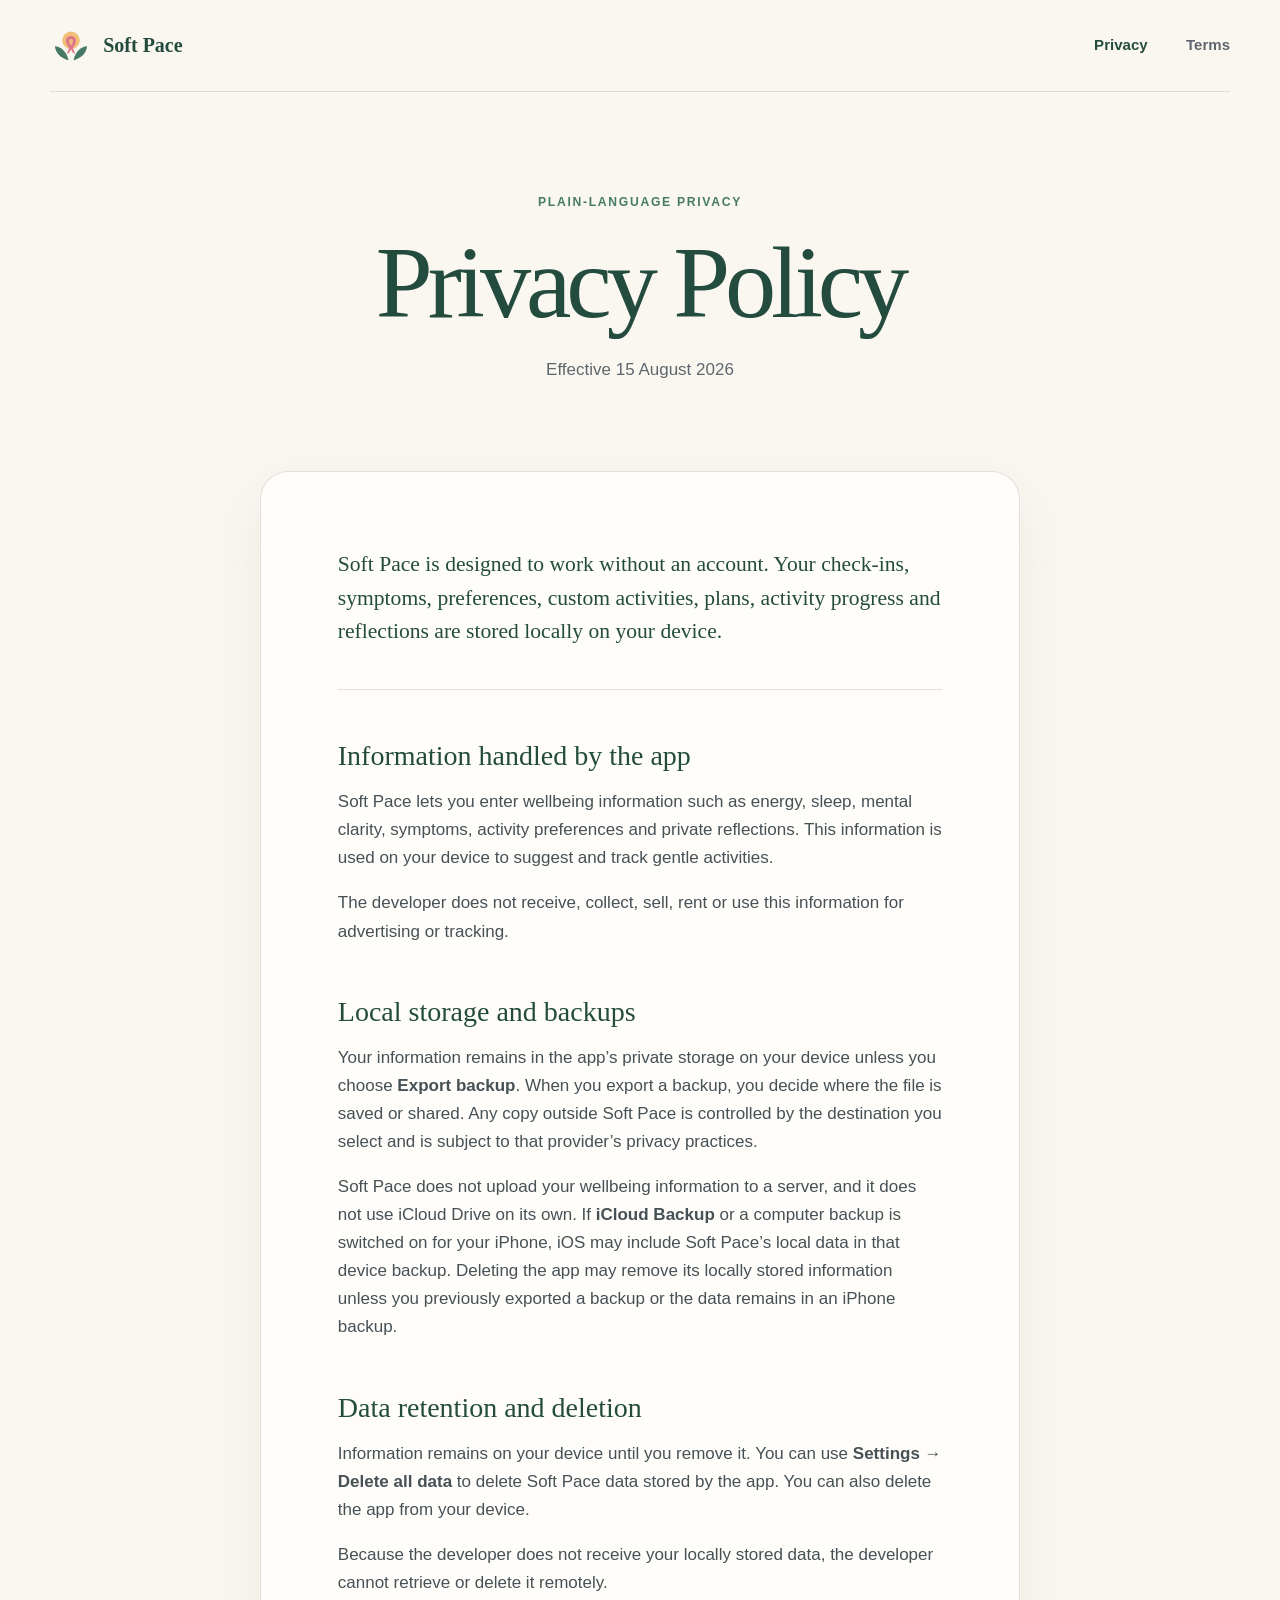
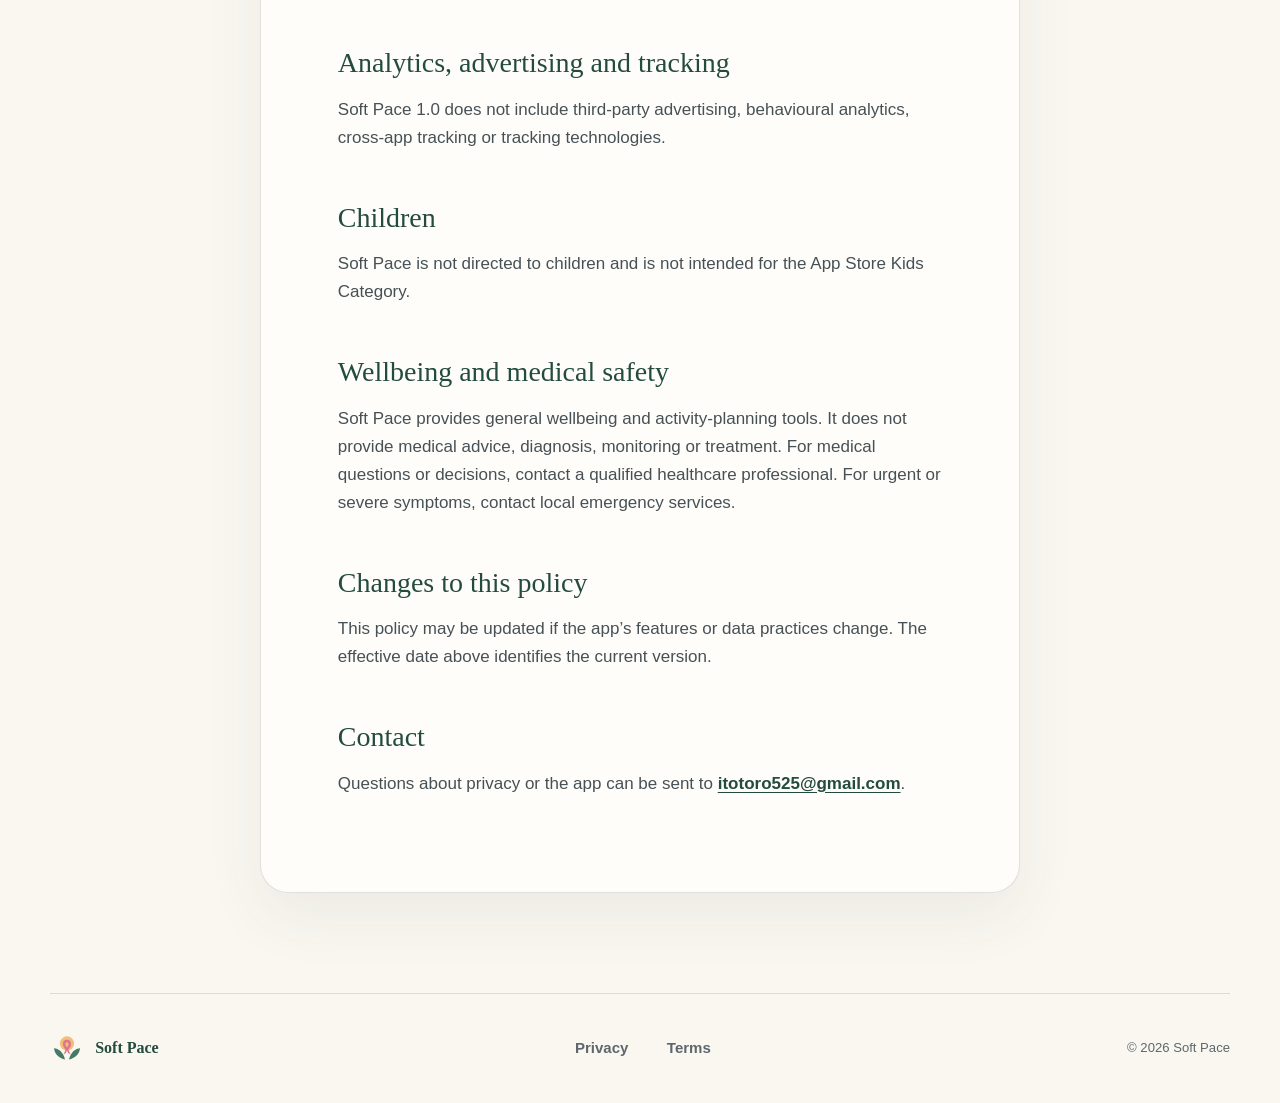
==== privacy/index.html @ b50d881b "Replace support page with terms and conditions" ====
<!doctype html>
<html lang="en">
<head>
  <meta charset="utf-8">
  <meta name="viewport" content="width=device-width, initial-scale=1">
  <meta name="theme-color" content="#faf7f1">
  <meta name="description" content="Soft Pace privacy policy.">
  <title>Privacy Policy — Soft Pace</title>
  <link rel="icon" href="../assets/icon.svg" type="image/svg+xml">
  <link rel="stylesheet" href="../assets/styles.css">
</head>
<body>
  <a class="skip-link" href="#main">Skip to content</a>
  <header class="site-header">
    <a class="brand" href="../" aria-label="Soft Pace home"><img src="../assets/icon.svg" alt="" width="42" height="42"><span>Soft Pace</span></a>
    <nav aria-label="Primary navigation"><a aria-current="page" href="./">Privacy</a><a href="../terms/">Terms</a></nav>
  </header>
  <main id="main" class="document-shell">
    <header class="document-header">
      <p class="eyebrow">Plain-language privacy</p>
      <h1>Privacy Policy</h1>
      <p>Effective 15 August 2026</p>
    </header>
    <article class="document">
      <p class="summary">Soft Pace is designed to work without an account. Your check-ins, symptoms, preferences, custom activities, plans, activity progress and reflections are stored locally on your device.</p>

      <h2>Information handled by the app</h2>
      <p>Soft Pace lets you enter wellbeing information such as energy, sleep, mental clarity, symptoms, activity preferences and private reflections. This information is used on your device to suggest and track gentle activities.</p>
      <p>The developer does not receive, collect, sell, rent or use this information for advertising or tracking.</p>

      <h2>Local storage and backups</h2>
      <p>Your information remains in the app’s private storage on your device unless you choose <strong>Export backup</strong>. When you export a backup, you decide where the file is saved or shared. Any copy outside Soft Pace is controlled by the destination you select and is subject to that provider’s privacy practices.</p>
      <p>Soft Pace does not upload your wellbeing information to a server, and it does not use iCloud Drive on its own. If <strong>iCloud Backup</strong> or a computer backup is switched on for your iPhone, iOS may include Soft Pace’s local data in that device backup. Deleting the app may remove its locally stored information unless you previously exported a backup or the data remains in an iPhone backup.</p>

      <h2>Data retention and deletion</h2>
      <p>Information remains on your device until you remove it. You can use <strong>Settings → Delete all data</strong> to delete Soft Pace data stored by the app. You can also delete the app from your device.</p>
      <p>Because the developer does not receive your locally stored data, the developer cannot retrieve or delete it remotely.</p>

      <h2>Analytics, advertising and tracking</h2>
      <p>Soft Pace 1.0 does not include third-party advertising, behavioural analytics, cross-app tracking or tracking technologies.</p>

      <h2>Children</h2>
      <p>Soft Pace is not directed to children and is not intended for the App Store Kids Category.</p>

      <h2>Wellbeing and medical safety</h2>
      <p>Soft Pace provides general wellbeing and activity-planning tools. It does not provide medical advice, diagnosis, monitoring or treatment. For medical questions or decisions, contact a qualified healthcare professional. For urgent or severe symptoms, contact local emergency services.</p>

      <h2>Changes to this policy</h2>
      <p>This policy may be updated if the app’s features or data practices change. The effective date above identifies the current version.</p>

      <h2>Contact</h2>
      <p>Questions about privacy or the app can be sent to <a href="mailto:itotoro525@gmail.com">itotoro525@gmail.com</a>.</p>
    </article>
  </main>
  <footer><a class="brand footer-brand" href="../"><img src="../assets/icon.svg" alt="" width="34" height="34"><span>Soft Pace</span></a><div class="footer-links"><a href="./">Privacy</a><a href="../terms/">Terms</a></div><p>© 2026 Soft Pace</p></footer>
</body>
</html>
---- assets/styles.css ----
:root {
  --cream: #faf7f1;
  --paper: #fffdfa;
  --ink: #192027;
  --forest: #244c3e;
  --sage: #477a66;
  --sage-soft: #dce9e2;
  --blush: #dd8f99;
  --blush-soft: #f6dfe2;
  --apricot: #f2be78;
  --apricot-soft: #fae8c8;
  --muted: #5d676d;
  --line: rgba(25, 32, 39, .13);
  --max: 1180px;
  --serif: Georgia, "Times New Roman", serif;
  --sans: -apple-system, BlinkMacSystemFont, "Segoe UI", sans-serif;
}

* { box-sizing: border-box; }
html { scroll-behavior: smooth; }
body { margin: 0; color: var(--ink); background: var(--cream); font: 17px/1.65 var(--sans); -webkit-font-smoothing: antialiased; }
a { color: inherit; text-underline-offset: .2em; }
img { display: block; max-width: 100%; }
.skip-link { position: fixed; top: 10px; left: 10px; z-index: 10; padding: .6rem 1rem; background: var(--ink); color: #fff; transform: translateY(-150%); }
.skip-link:focus { transform: none; }
.site-header, footer { width: min(calc(100% - 48px), var(--max)); margin: auto; display: flex; align-items: center; justify-content: space-between; }
.site-header { min-height: 92px; border-bottom: 1px solid var(--line); }
.brand { display: inline-flex; align-items: center; gap: .7rem; color: var(--forest); text-decoration: none; font: 700 1.25rem var(--serif); }
.site-header nav, .footer-links { display: flex; gap: clamp(1.2rem, 3vw, 2.5rem); }
.site-header nav a, .footer-links a { color: var(--muted); text-decoration: none; font-size: .94rem; font-weight: 650; }
.site-header nav a:hover, .site-header nav a[aria-current="page"], .footer-links a:hover { color: var(--forest); }
.hero { width: min(calc(100% - 48px), var(--max)); margin: auto; min-height: 680px; display: grid; grid-template-columns: 1.15fr .85fr; align-items: center; gap: 5vw; padding: 80px 0; overflow: hidden; }
.eyebrow { margin: 0 0 1rem; color: var(--sage); font-size: .76rem; font-weight: 800; letter-spacing: .14em; text-transform: uppercase; }
h1, h2, h3 { color: var(--forest); font-family: var(--serif); font-weight: 500; line-height: 1.08; }
.hero h1 { max-width: 780px; margin: 0; font-size: clamp(4rem, 8vw, 7rem); letter-spacing: -.055em; }
.hero h1 em { color: var(--blush); font-weight: 500; }
.lede { max-width: 680px; margin: 2rem 0 0; color: var(--muted); font-size: clamp(1.1rem, 2vw, 1.35rem); line-height: 1.55; }
.actions { display: flex; flex-wrap: wrap; align-items: center; gap: 1.5rem; margin-top: 2.2rem; }
.button { display: inline-block; padding: .9rem 1.2rem; border-radius: 999px; background: var(--forest); color: #fff; font-size: .9rem; font-weight: 750; }
.text-link { color: var(--forest); font-weight: 750; text-decoration-thickness: 1px; }
.hero-mark { position: relative; display: grid; place-items: center; aspect-ratio: 1; }
.hero-mark img { position: relative; z-index: 2; width: 58%; filter: drop-shadow(0 24px 35px rgba(36, 76, 62, .14)); }
.orbit { position: absolute; border-radius: 50%; }
.orbit-one { inset: 8%; background: var(--apricot-soft); }
.orbit-two { inset: 0 22% 48% -4%; background: var(--blush-soft); }
.trust-strip { background: var(--forest); color: #fff; display: grid; grid-template-columns: repeat(3, 1fr); gap: 1px; }
.trust-strip p { margin: 0; padding: 2rem clamp(1.5rem, 4vw, 4rem); border-right: 1px solid rgba(255,255,255,.16); }
.trust-strip strong, .trust-strip span { display: block; }
.trust-strip strong { font-family: var(--serif); font-size: 1.25rem; }
.trust-strip span { margin-top: .25rem; color: #dce9e2; font-size: .88rem; }
.section { width: min(calc(100% - 48px), var(--max)); margin: auto; padding: 120px 0; }
.section-heading { display: grid; grid-template-columns: 1fr 1fr; column-gap: 6rem; align-items: end; }
.section-heading .eyebrow { grid-column: 1 / -1; }
.section-heading h2, .privacy-callout h2, .closing h2 { margin: 0; font-size: clamp(2.8rem, 5vw, 4.8rem); letter-spacing: -.035em; }
.section-heading > p:last-child { margin: 0 0 .4rem; color: var(--muted); }
.feature-grid { display: grid; grid-template-columns: repeat(3, 1fr); gap: 1.25rem; margin-top: 4rem; }
.feature-card { min-height: 340px; padding: 2rem; border-radius: 24px; display: flex; flex-direction: column; }
.feature-card.sage { background: var(--sage-soft); }
.feature-card.apricot { background: var(--apricot-soft); }
.feature-card.blush { background: var(--blush-soft); }
.feature-card .number { color: var(--sage); font-size: .76rem; font-weight: 800; letter-spacing: .12em; }
.feature-card h3 { margin: auto 0 1rem; font-size: 2rem; }
.feature-card p { margin: 0; color: #465156; font-size: .96rem; }
.privacy-callout { padding: 110px max(24px, calc((100vw - var(--max)) / 2)); background: var(--sage-soft); display: grid; grid-template-columns: 1fr 1fr; gap: 6rem; align-items: center; }
.privacy-callout > div:last-child { max-width: 520px; color: #465156; }
.closing { padding: 130px 24px; text-align: center; }
.closing img { margin: 0 auto 1.5rem; }
.closing h2 { max-width: 700px; margin: 0 auto; }
.closing > p:last-child { color: var(--muted); }
footer { min-height: 110px; border-top: 1px solid var(--line); color: var(--muted); font-size: .82rem; }
.footer-brand { font-size: 1rem; }

.document-shell { padding-bottom: 100px; }
.document-header { width: min(calc(100% - 48px), 850px); margin: auto; padding: 100px 0 70px; text-align: center; }
.document-header h1 { margin: 0; font-size: clamp(3.6rem, 8vw, 6.8rem); letter-spacing: -.05em; }
.document-header > p:last-child { color: var(--muted); }
.document { width: min(calc(100% - 48px), 760px); margin: auto; padding: clamp(2rem, 6vw, 5rem); background: var(--paper); border: 1px solid var(--line); border-radius: 28px; box-shadow: 0 24px 60px rgba(36, 76, 62, .07); }
.document .summary { margin: 0 0 3rem; padding-bottom: 2.5rem; border-bottom: 1px solid var(--line); color: var(--forest); font: 1.35rem/1.55 var(--serif); }
.document h2 { margin: 3.2rem 0 .8rem; font-size: 1.75rem; }
.document h2:first-child { margin-top: 0; }
.document p { color: #465156; }
.document a { color: var(--forest); font-weight: 700; }
.note { margin-top: 3rem; padding: 1.4rem 1.5rem; border-radius: 14px; background: var(--sage-soft); color: var(--forest); }

@media (max-width: 800px) {
  .hero { grid-template-columns: 1fr; min-height: auto; padding: 70px 0; }
  .hero-mark { width: min(70vw, 420px); margin: 0 auto; order: -1; }
  .trust-strip, .feature-grid, .section-heading, .privacy-callout { grid-template-columns: 1fr; }
  .trust-strip p { border-right: 0; border-bottom: 1px solid rgba(255,255,255,.16); }
  .section { padding: 90px 0; }
  .section-heading { gap: 1.25rem; }
  .feature-card { min-height: 260px; }
  .privacy-callout { gap: 2rem; padding-top: 80px; padding-bottom: 80px; }
}

@media (max-width: 560px) {
  .site-header, footer, .hero, .section { width: min(calc(100% - 32px), var(--max)); }
  .site-header { min-height: 76px; }
  .brand span { font-size: 1rem; }
  .site-header nav { gap: 1rem; }
  .hero h1 { font-size: clamp(3.7rem, 18vw, 5.4rem); }
  .hero-mark { width: 76vw; }
  footer { padding: 1.5rem 0; flex-wrap: wrap; gap: 1rem 2rem; }
  footer > p { flex-basis: 100%; margin: 0; }
  .document-header { padding: 70px 0 45px; }
  .document { width: min(calc(100% - 24px), 760px); padding: 2rem 1.35rem; border-radius: 20px; }
}

@media (prefers-reduced-motion: reduce) { html { scroll-behavior: auto; } }
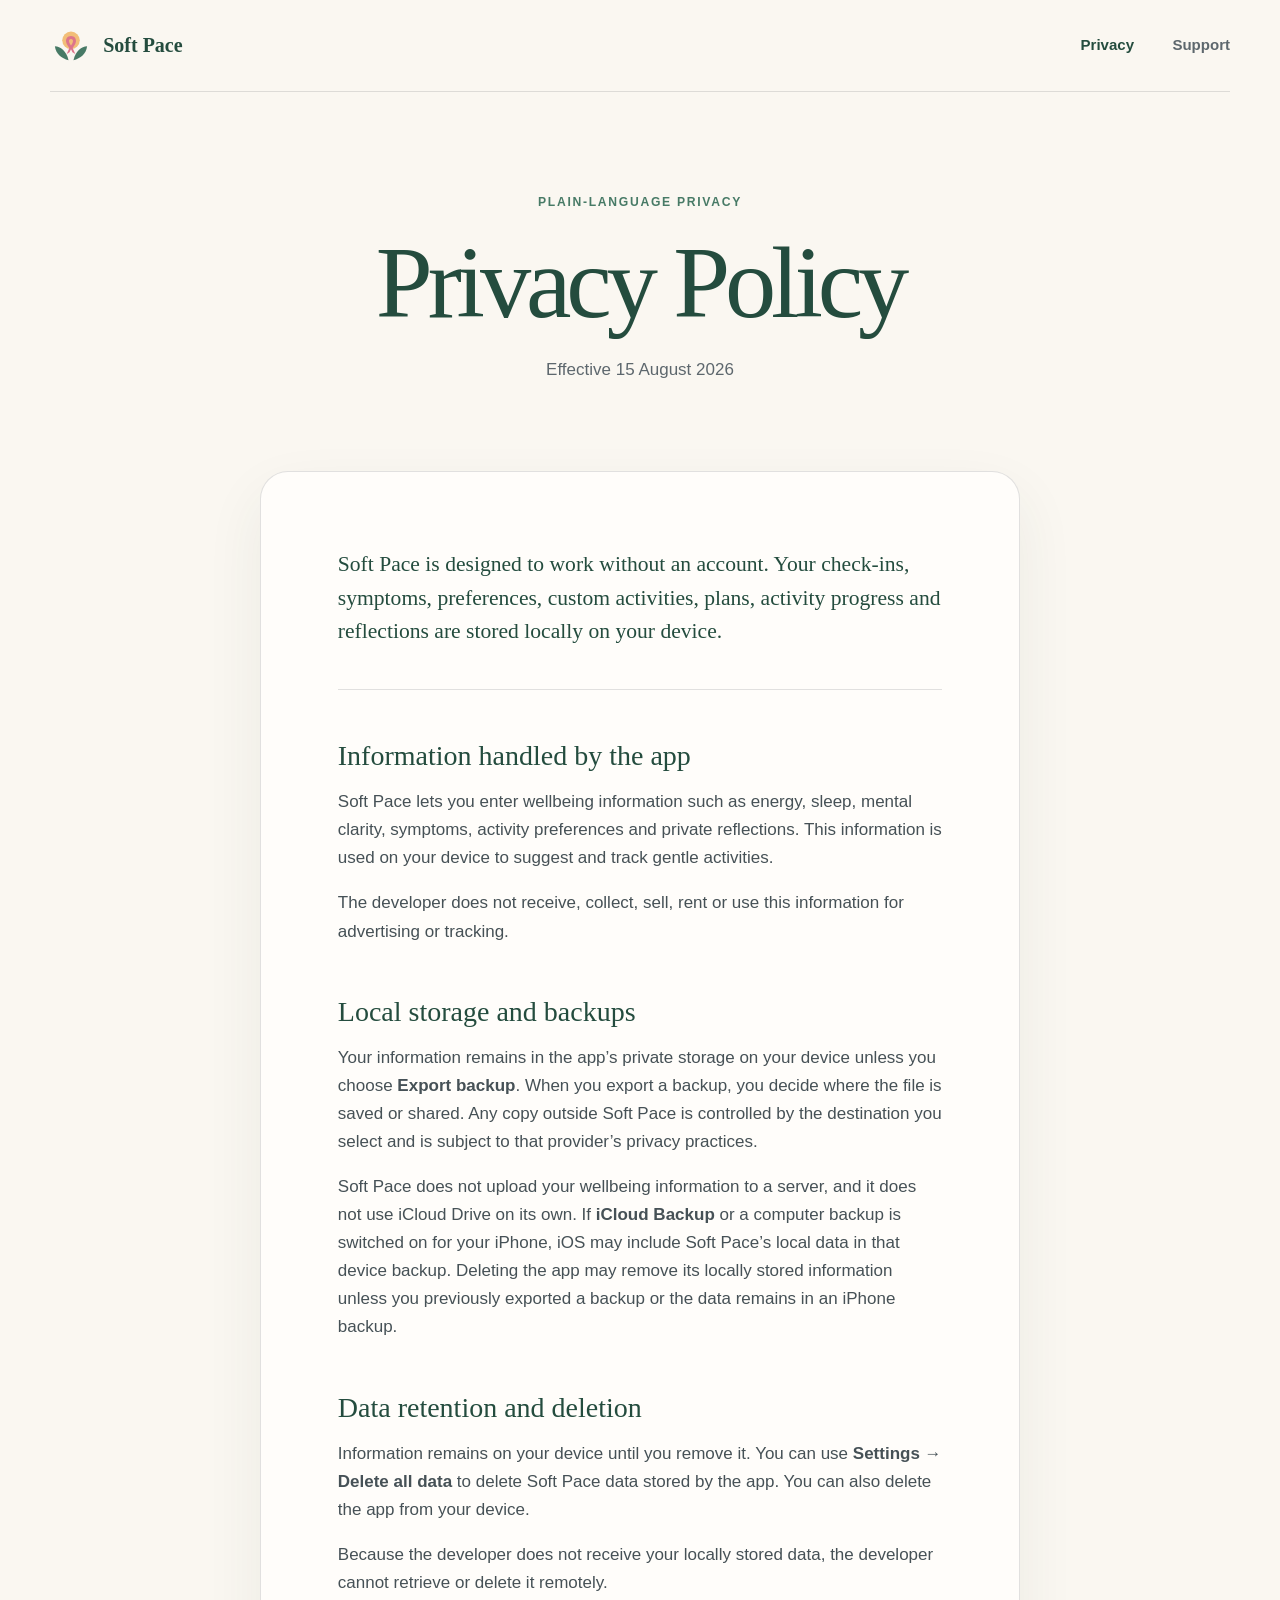
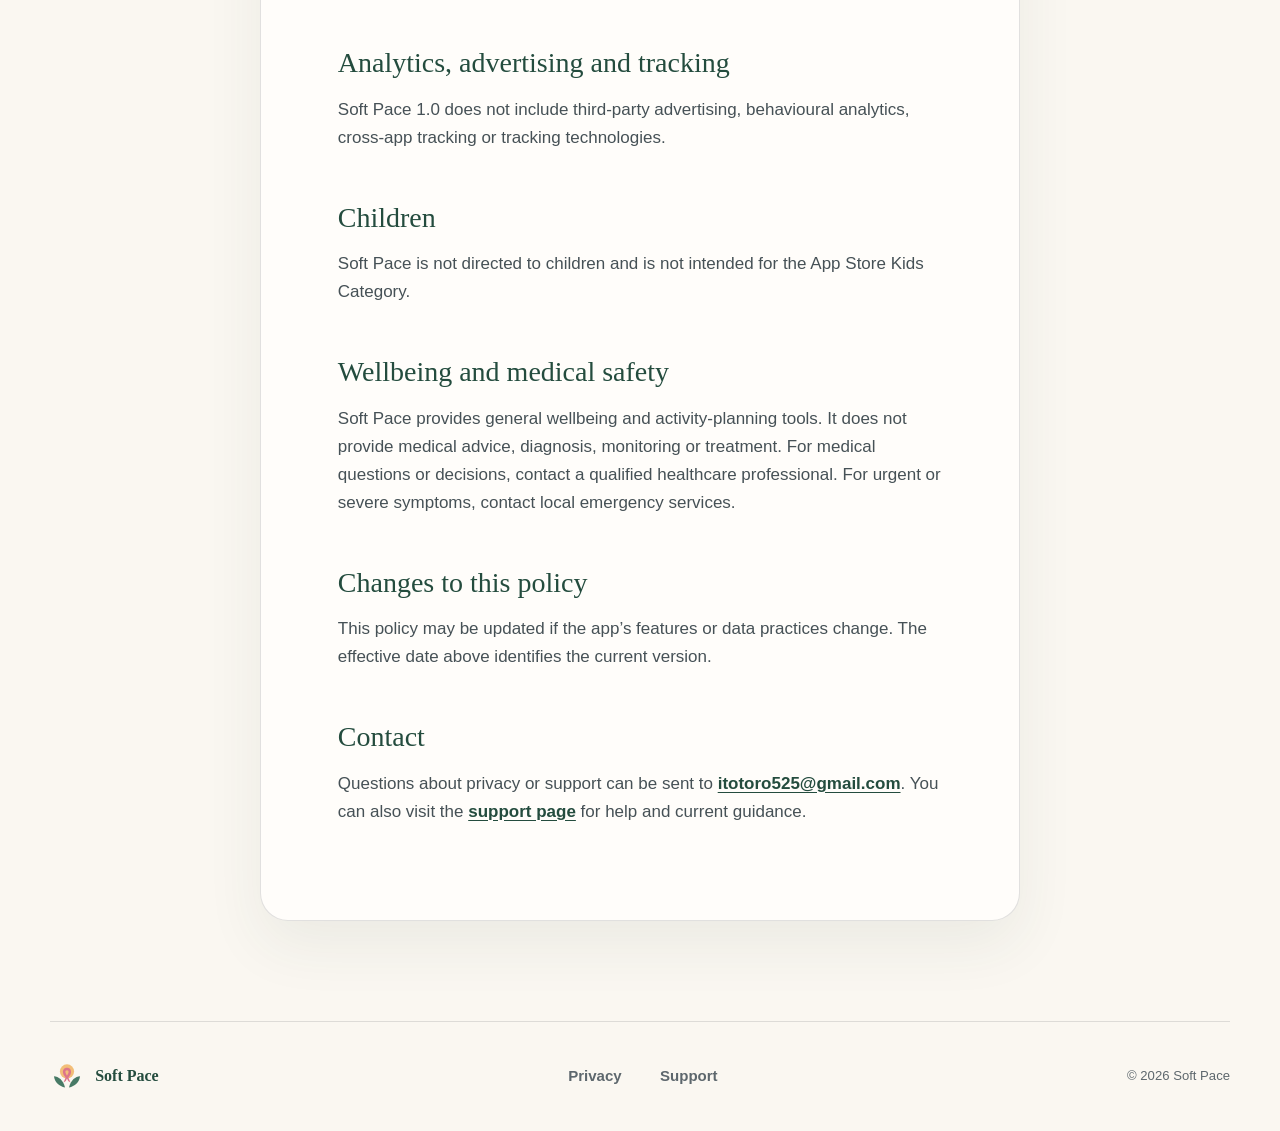
==== commit ba76a9c5: "Revert "Replace support page with terms and conditions" This reverts commit b50d881b7d7d5127447c2e0c" ====
--- a/privacy/index.html
+++ b/privacy/index.html
@@ -13,7 +13,7 @@
   <a class="skip-link" href="#main">Skip to content</a>
   <header class="site-header">
     <a class="brand" href="../" aria-label="Soft Pace home"><img src="../assets/icon.svg" alt="" width="42" height="42"><span>Soft Pace</span></a>
-    <nav aria-label="Primary navigation"><a aria-current="page" href="./">Privacy</a><a href="../terms/">Terms</a></nav>
+    <nav aria-label="Primary navigation"><a aria-current="page" href="./">Privacy</a><a href="../support/">Support</a></nav>
   </header>
   <main id="main" class="document-shell">
     <header class="document-header">
@@ -49,9 +49,9 @@
       <p>This policy may be updated if the app’s features or data practices change. The effective date above identifies the current version.</p>
 
       <h2>Contact</h2>
-      <p>Questions about privacy or the app can be sent to <a href="mailto:itotoro525@gmail.com">itotoro525@gmail.com</a>.</p>
+      <p>Questions about privacy or support can be sent to <a href="mailto:itotoro525@gmail.com">itotoro525@gmail.com</a>. You can also visit the <a href="../support/">support page</a> for help and current guidance.</p>
     </article>
   </main>
-  <footer><a class="brand footer-brand" href="../"><img src="../assets/icon.svg" alt="" width="34" height="34"><span>Soft Pace</span></a><div class="footer-links"><a href="./">Privacy</a><a href="../terms/">Terms</a></div><p>© 2026 Soft Pace</p></footer>
+  <footer><a class="brand footer-brand" href="../"><img src="../assets/icon.svg" alt="" width="34" height="34"><span>Soft Pace</span></a><div class="footer-links"><a href="./">Privacy</a><a href="../support/">Support</a></div><p>© 2026 Soft Pace</p></footer>
 </body>
 </html>
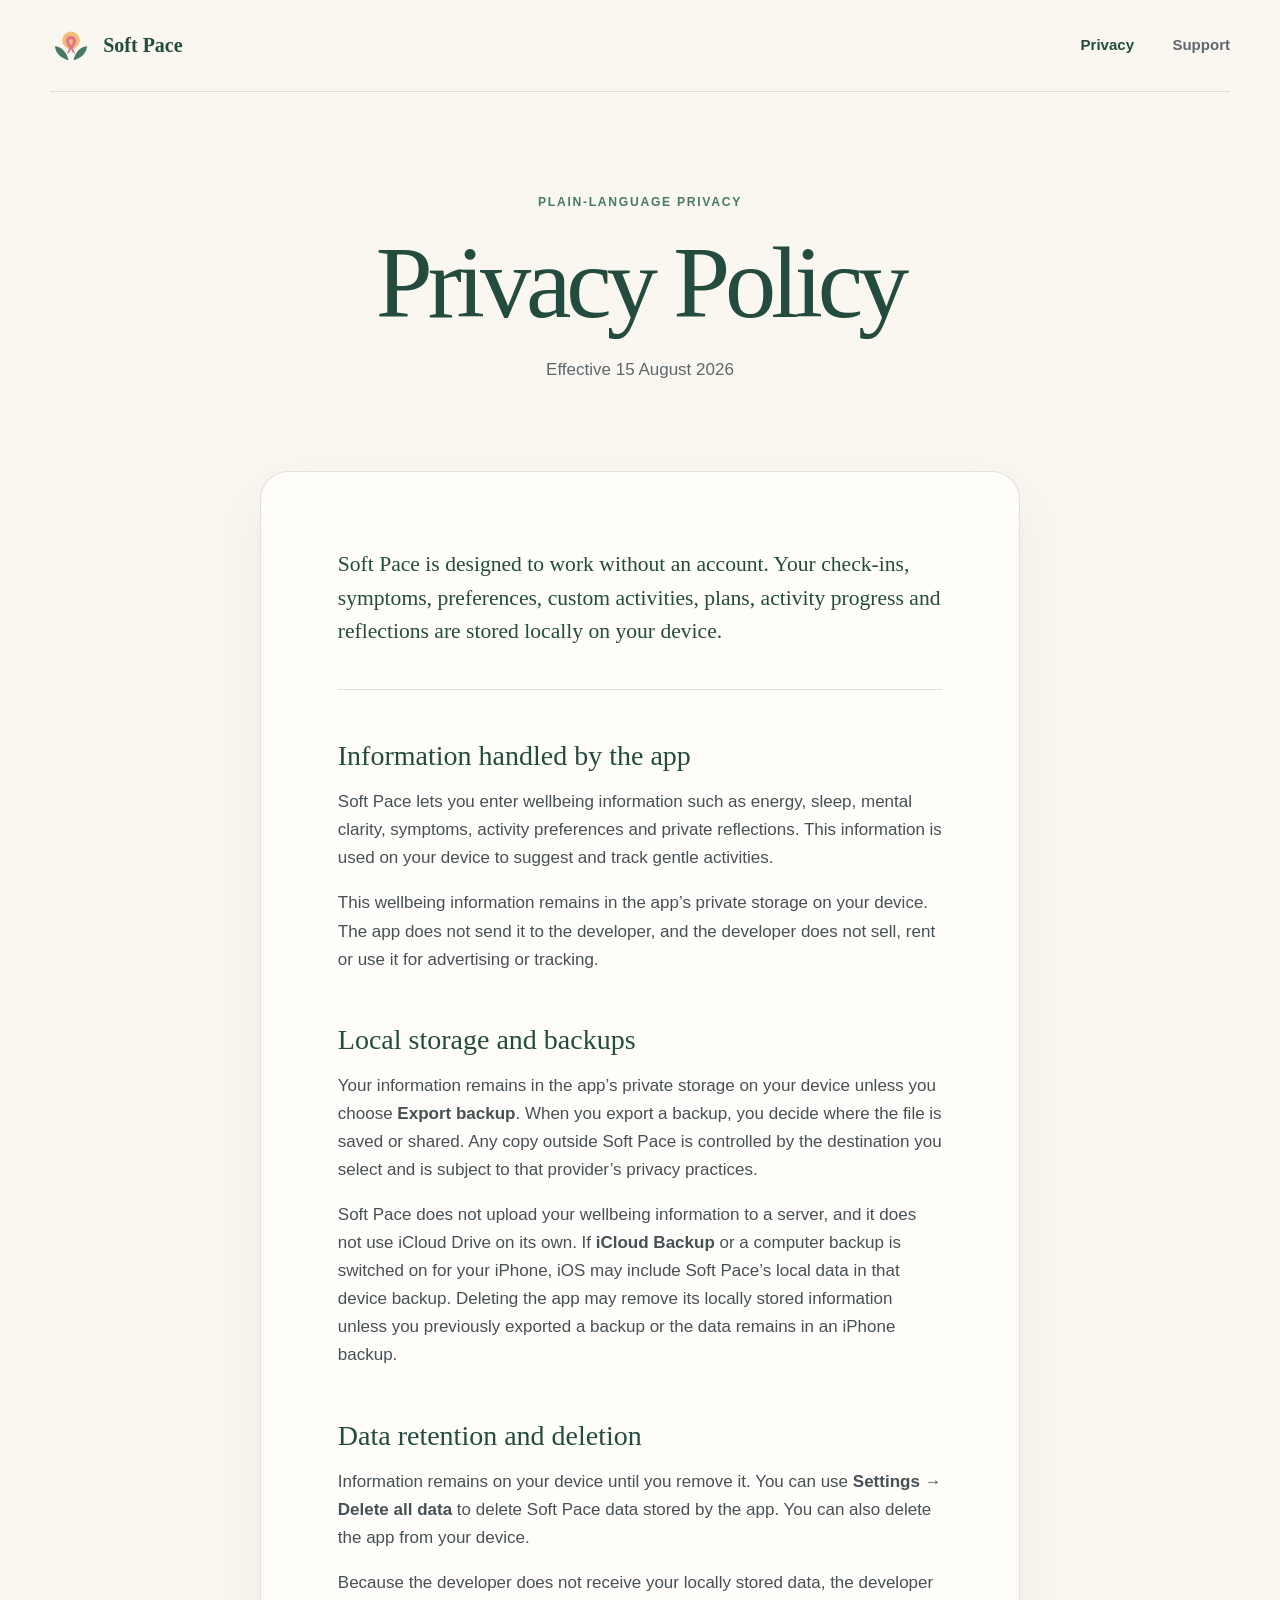
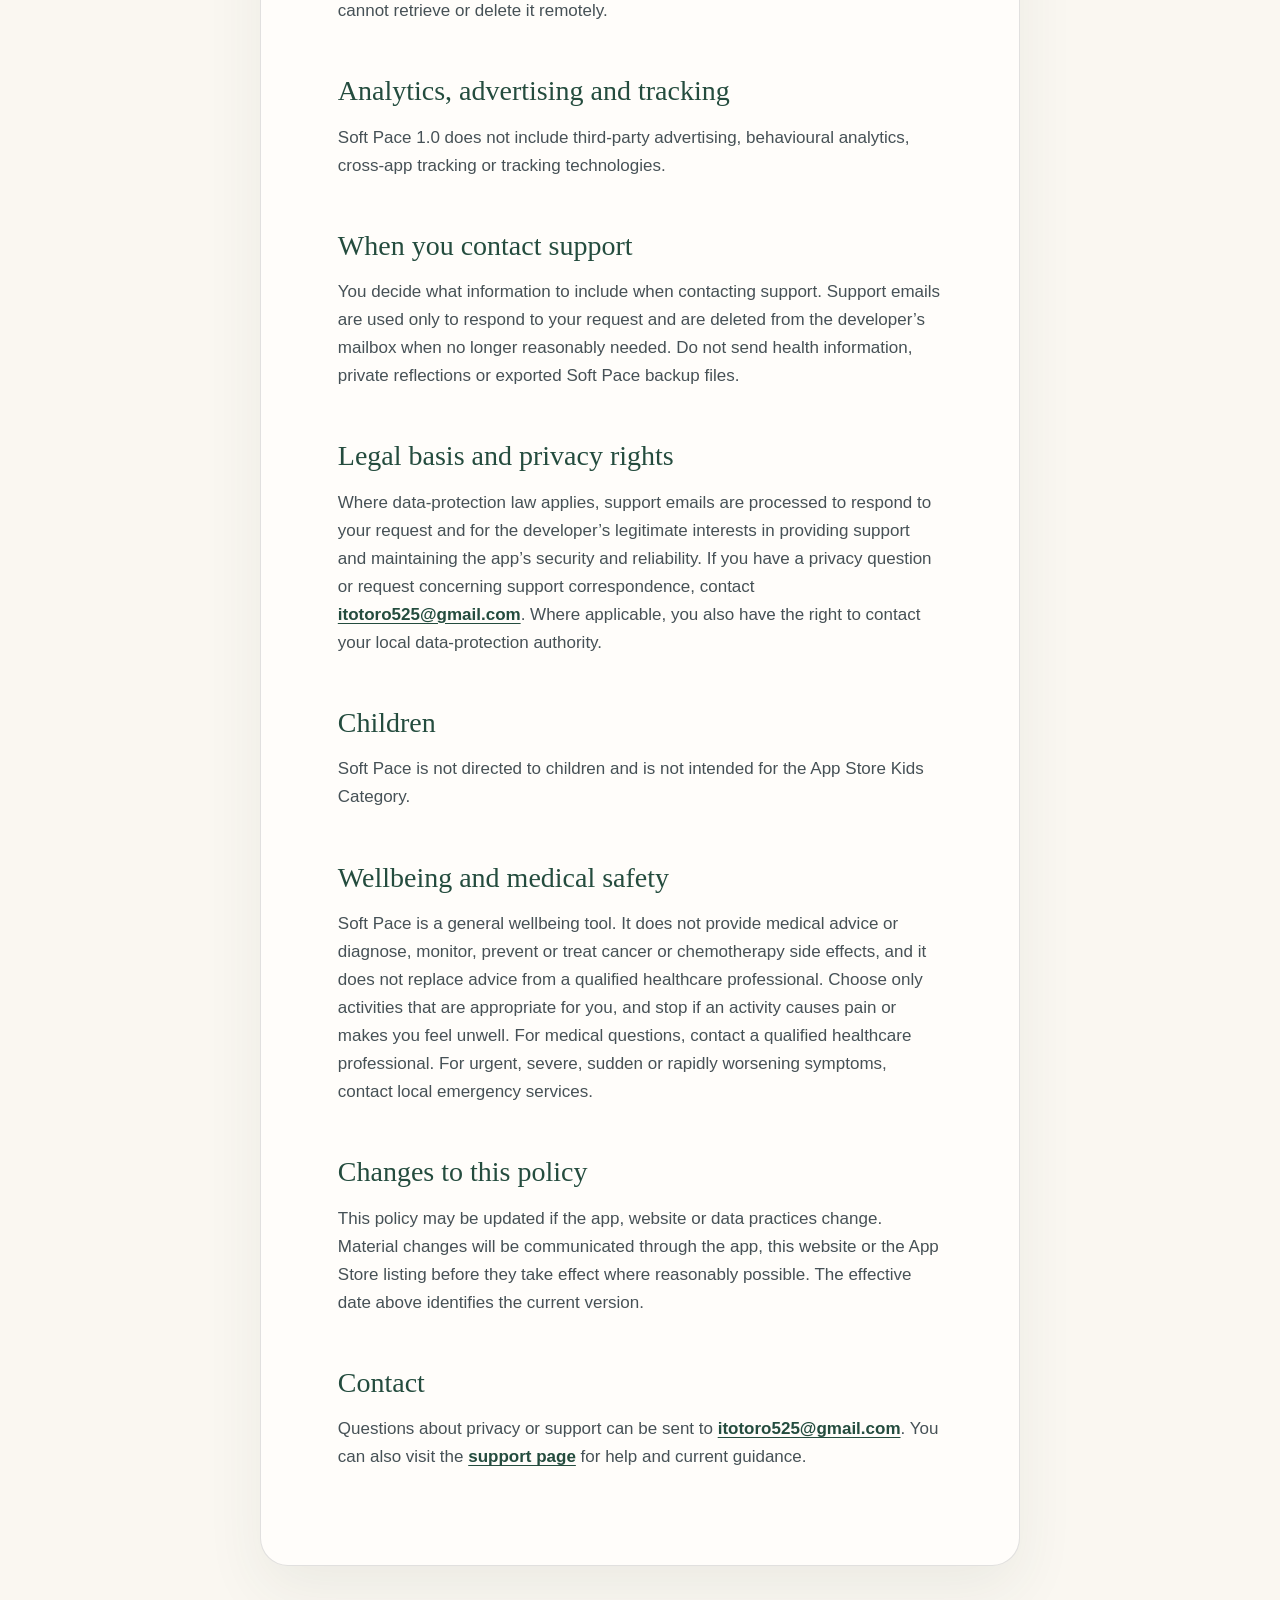
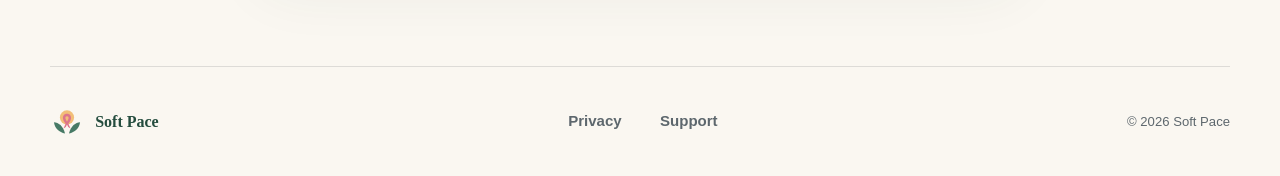
==== commit 45b45626: "Update privacy and support information" ====
--- a/privacy/index.html
+++ b/privacy/index.html
@@ -26,7 +26,7 @@
 
       <h2>Information handled by the app</h2>
       <p>Soft Pace lets you enter wellbeing information such as energy, sleep, mental clarity, symptoms, activity preferences and private reflections. This information is used on your device to suggest and track gentle activities.</p>
-      <p>The developer does not receive, collect, sell, rent or use this information for advertising or tracking.</p>
+      <p>This wellbeing information remains in the app’s private storage on your device. The app does not send it to the developer, and the developer does not sell, rent or use it for advertising or tracking.</p>
 
       <h2>Local storage and backups</h2>
       <p>Your information remains in the app’s private storage on your device unless you choose <strong>Export backup</strong>. When you export a backup, you decide where the file is saved or shared. Any copy outside Soft Pace is controlled by the destination you select and is subject to that provider’s privacy practices.</p>
@@ -39,14 +39,20 @@
       <h2>Analytics, advertising and tracking</h2>
       <p>Soft Pace 1.0 does not include third-party advertising, behavioural analytics, cross-app tracking or tracking technologies.</p>
 
+      <h2>When you contact support</h2>
+      <p>You decide what information to include when contacting support. Support emails are used only to respond to your request and are deleted from the developer’s mailbox when no longer reasonably needed. Do not send health information, private reflections or exported Soft Pace backup files.</p>
+
+      <h2>Legal basis and privacy rights</h2>
+      <p>Where data-protection law applies, support emails are processed to respond to your request and for the developer’s legitimate interests in providing support and maintaining the app’s security and reliability. If you have a privacy question or request concerning support correspondence, contact <a href="mailto:itotoro525@gmail.com">itotoro525@gmail.com</a>. Where applicable, you also have the right to contact your local data-protection authority.</p>
+
       <h2>Children</h2>
       <p>Soft Pace is not directed to children and is not intended for the App Store Kids Category.</p>
 
       <h2>Wellbeing and medical safety</h2>
-      <p>Soft Pace provides general wellbeing and activity-planning tools. It does not provide medical advice, diagnosis, monitoring or treatment. For medical questions or decisions, contact a qualified healthcare professional. For urgent or severe symptoms, contact local emergency services.</p>
+      <p>Soft Pace is a general wellbeing tool. It does not provide medical advice or diagnose, monitor, prevent or treat cancer or chemotherapy side effects, and it does not replace advice from a qualified healthcare professional. Choose only activities that are appropriate for you, and stop if an activity causes pain or makes you feel unwell. For medical questions, contact a qualified healthcare professional. For urgent, severe, sudden or rapidly worsening symptoms, contact local emergency services.</p>
 
       <h2>Changes to this policy</h2>
-      <p>This policy may be updated if the app’s features or data practices change. The effective date above identifies the current version.</p>
+      <p>This policy may be updated if the app, website or data practices change. Material changes will be communicated through the app, this website or the App Store listing before they take effect where reasonably possible. The effective date above identifies the current version.</p>
 
       <h2>Contact</h2>
       <p>Questions about privacy or support can be sent to <a href="mailto:itotoro525@gmail.com">itotoro525@gmail.com</a>. You can also visit the <a href="../support/">support page</a> for help and current guidance.</p>
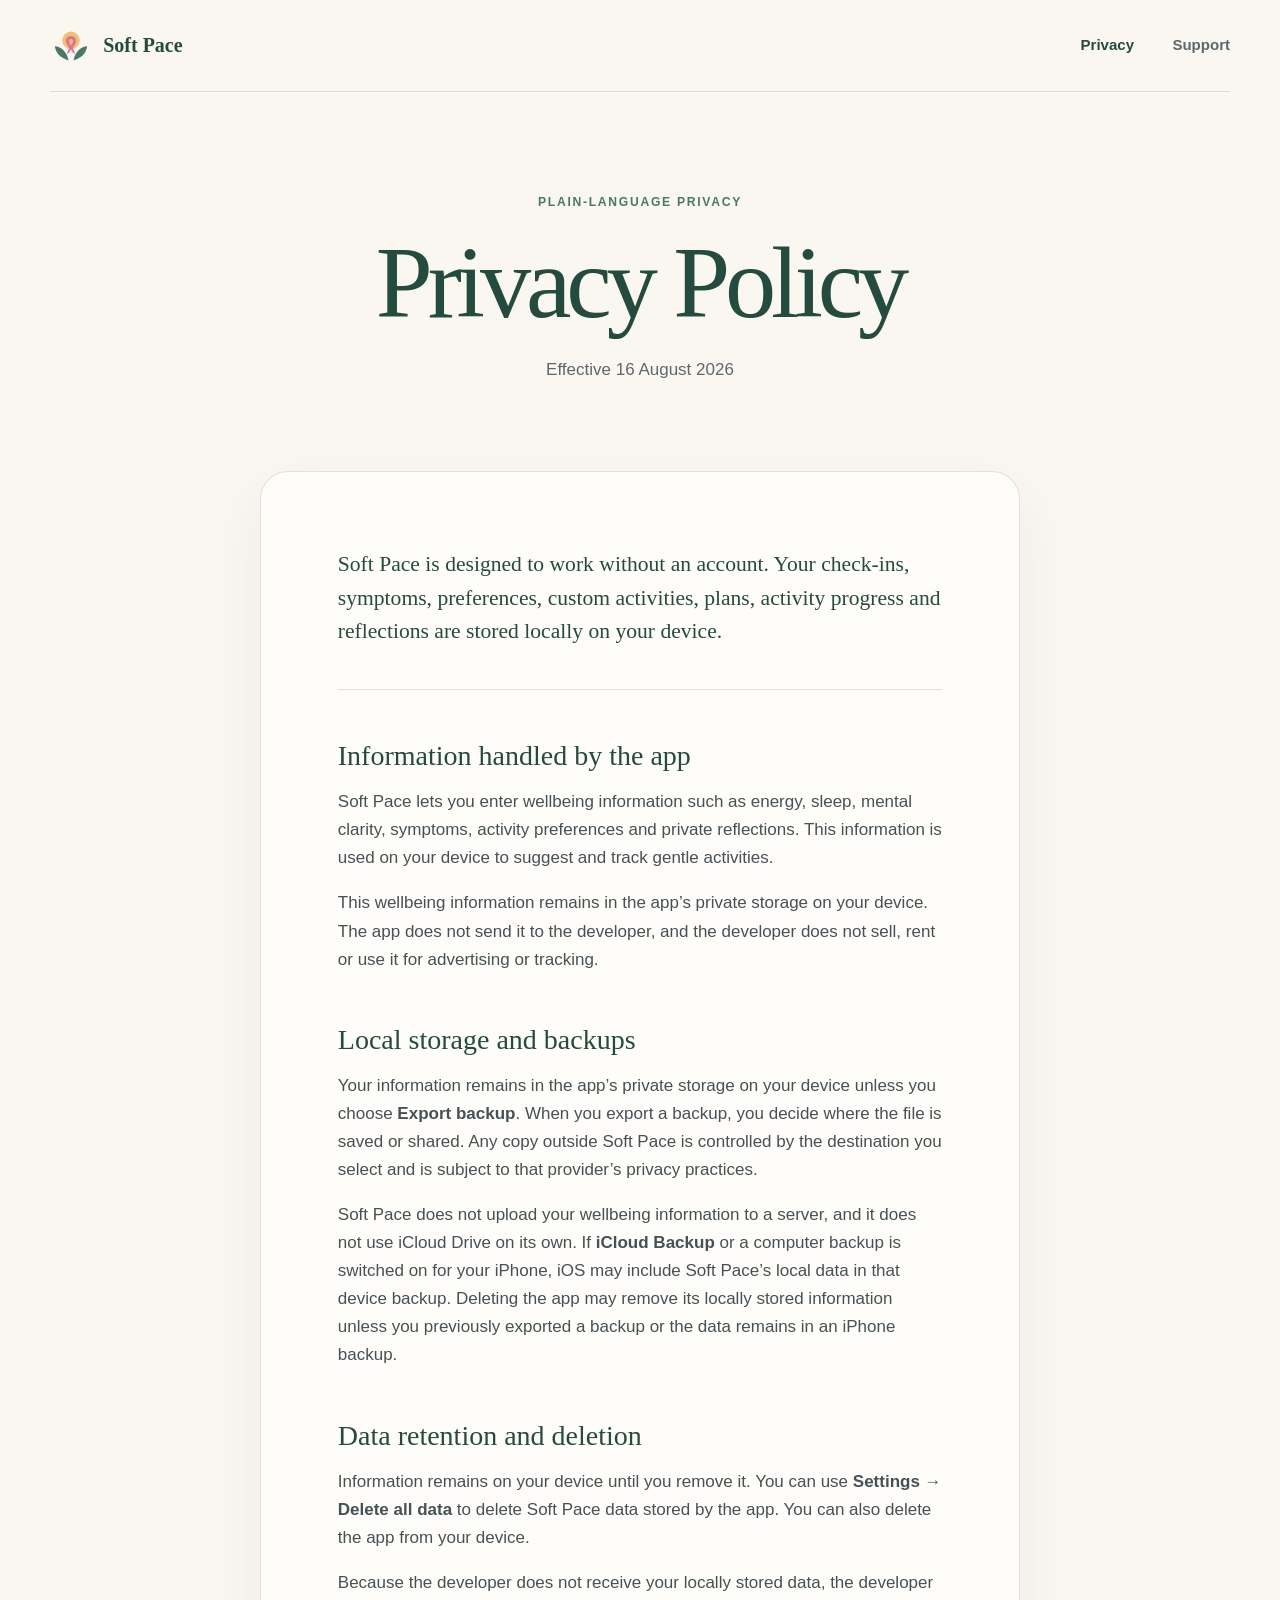
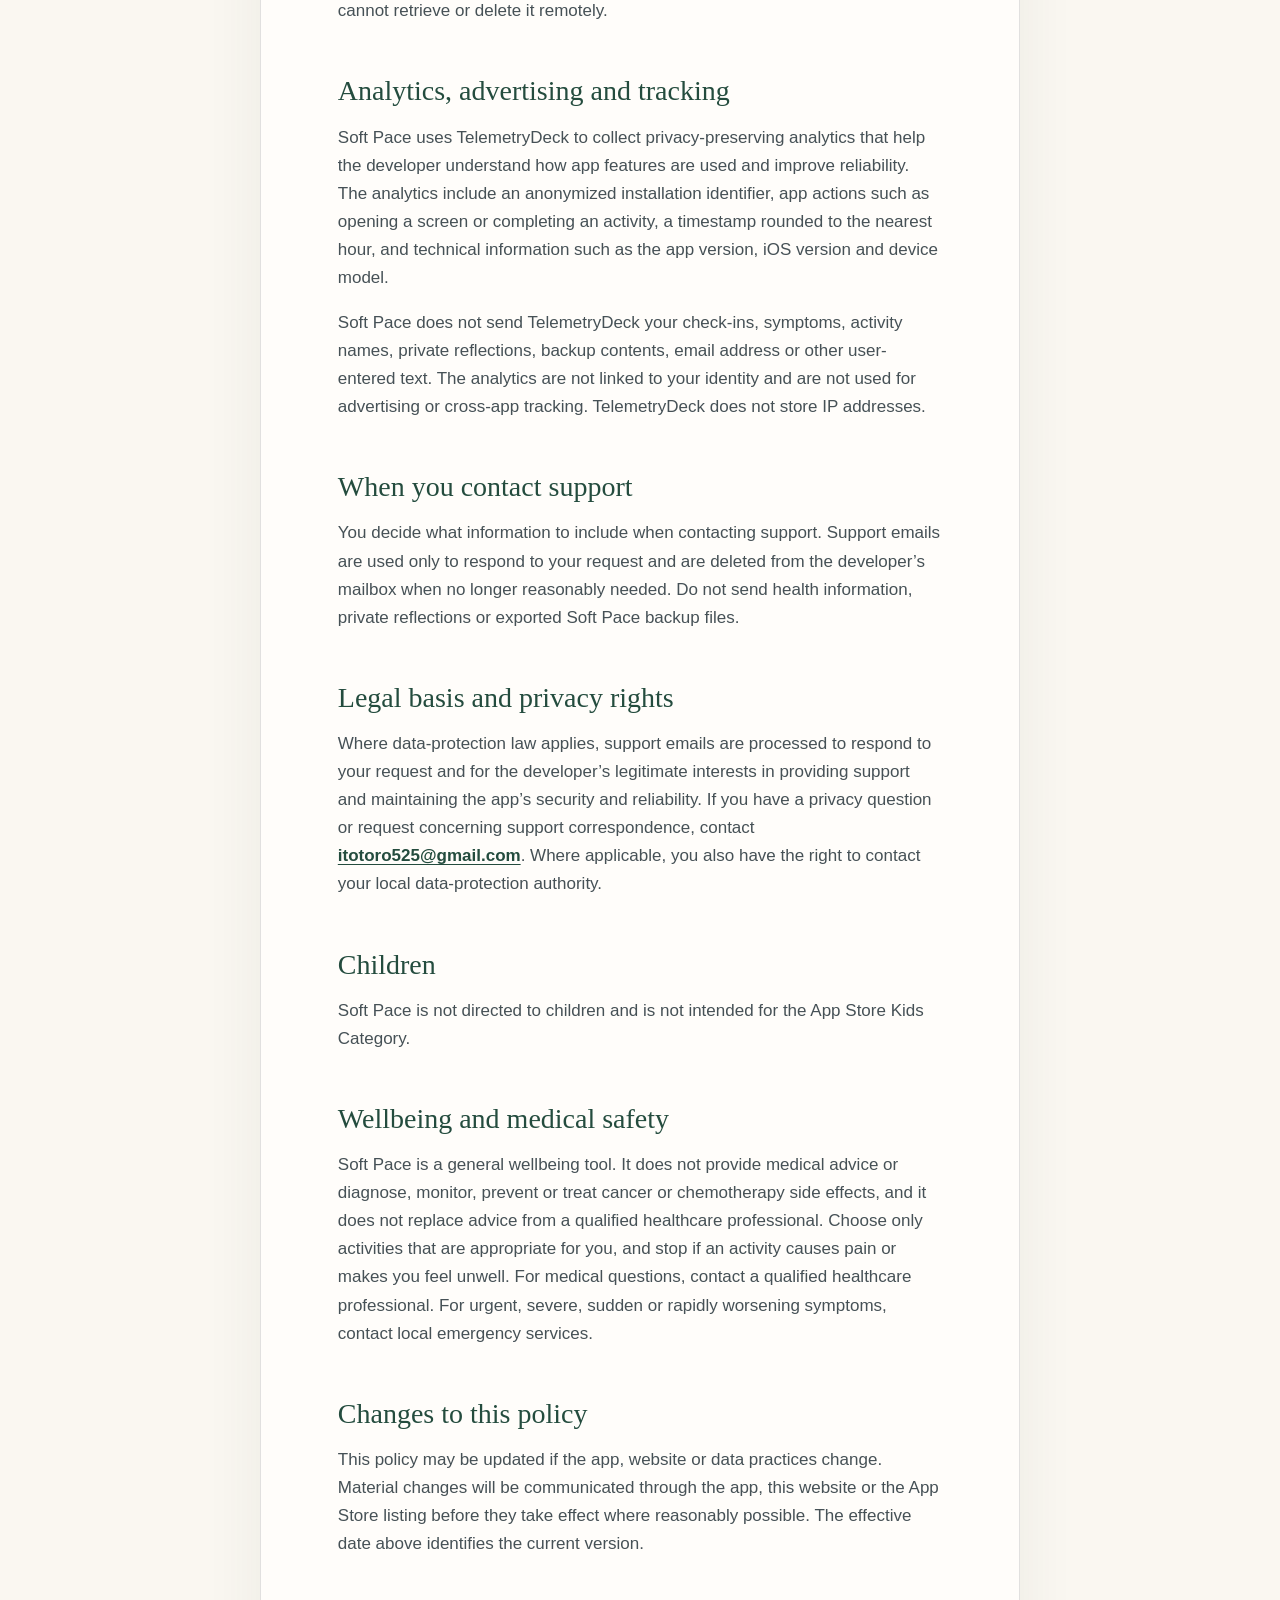
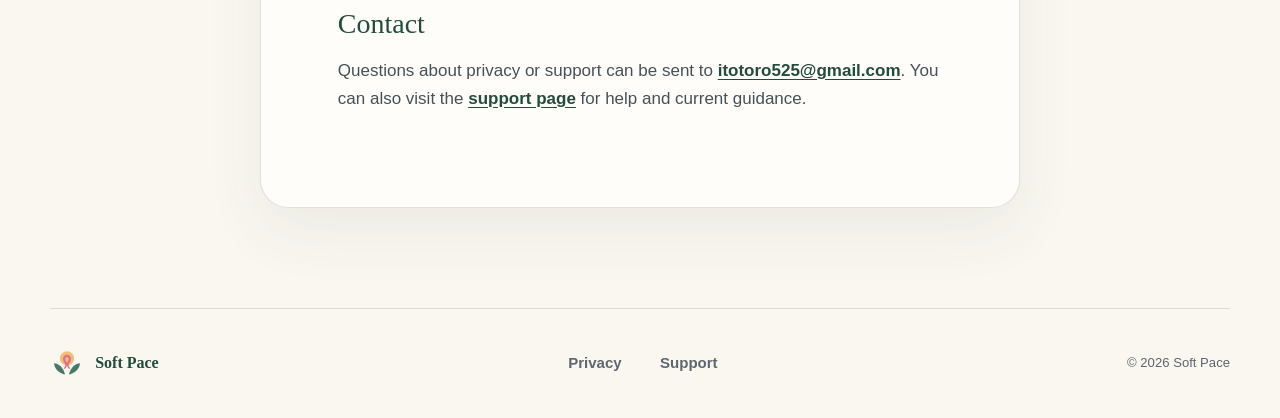
==== commit 2ee36293: "Disclose anonymous TelemetryDeck analytics" ====
--- a/privacy/index.html
+++ b/privacy/index.html
@@ -19,7 +19,7 @@
     <header class="document-header">
       <p class="eyebrow">Plain-language privacy</p>
       <h1>Privacy Policy</h1>
-      <p>Effective 15 August 2026</p>
+      <p>Effective 16 August 2026</p>
     </header>
     <article class="document">
       <p class="summary">Soft Pace is designed to work without an account. Your check-ins, symptoms, preferences, custom activities, plans, activity progress and reflections are stored locally on your device.</p>
@@ -37,7 +37,8 @@
       <p>Because the developer does not receive your locally stored data, the developer cannot retrieve or delete it remotely.</p>
 
       <h2>Analytics, advertising and tracking</h2>
-      <p>Soft Pace 1.0 does not include third-party advertising, behavioural analytics, cross-app tracking or tracking technologies.</p>
+      <p>Soft Pace uses TelemetryDeck to collect privacy-preserving analytics that help the developer understand how app features are used and improve reliability. The analytics include an anonymized installation identifier, app actions such as opening a screen or completing an activity, a timestamp rounded to the nearest hour, and technical information such as the app version, iOS version and device model.</p>
+      <p>Soft Pace does not send TelemetryDeck your check-ins, symptoms, activity names, private reflections, backup contents, email address or other user-entered text. The analytics are not linked to your identity and are not used for advertising or cross-app tracking. TelemetryDeck does not store IP addresses.</p>
 
       <h2>When you contact support</h2>
       <p>You decide what information to include when contacting support. Support emails are used only to respond to your request and are deleted from the developer’s mailbox when no longer reasonably needed. Do not send health information, private reflections or exported Soft Pace backup files.</p>
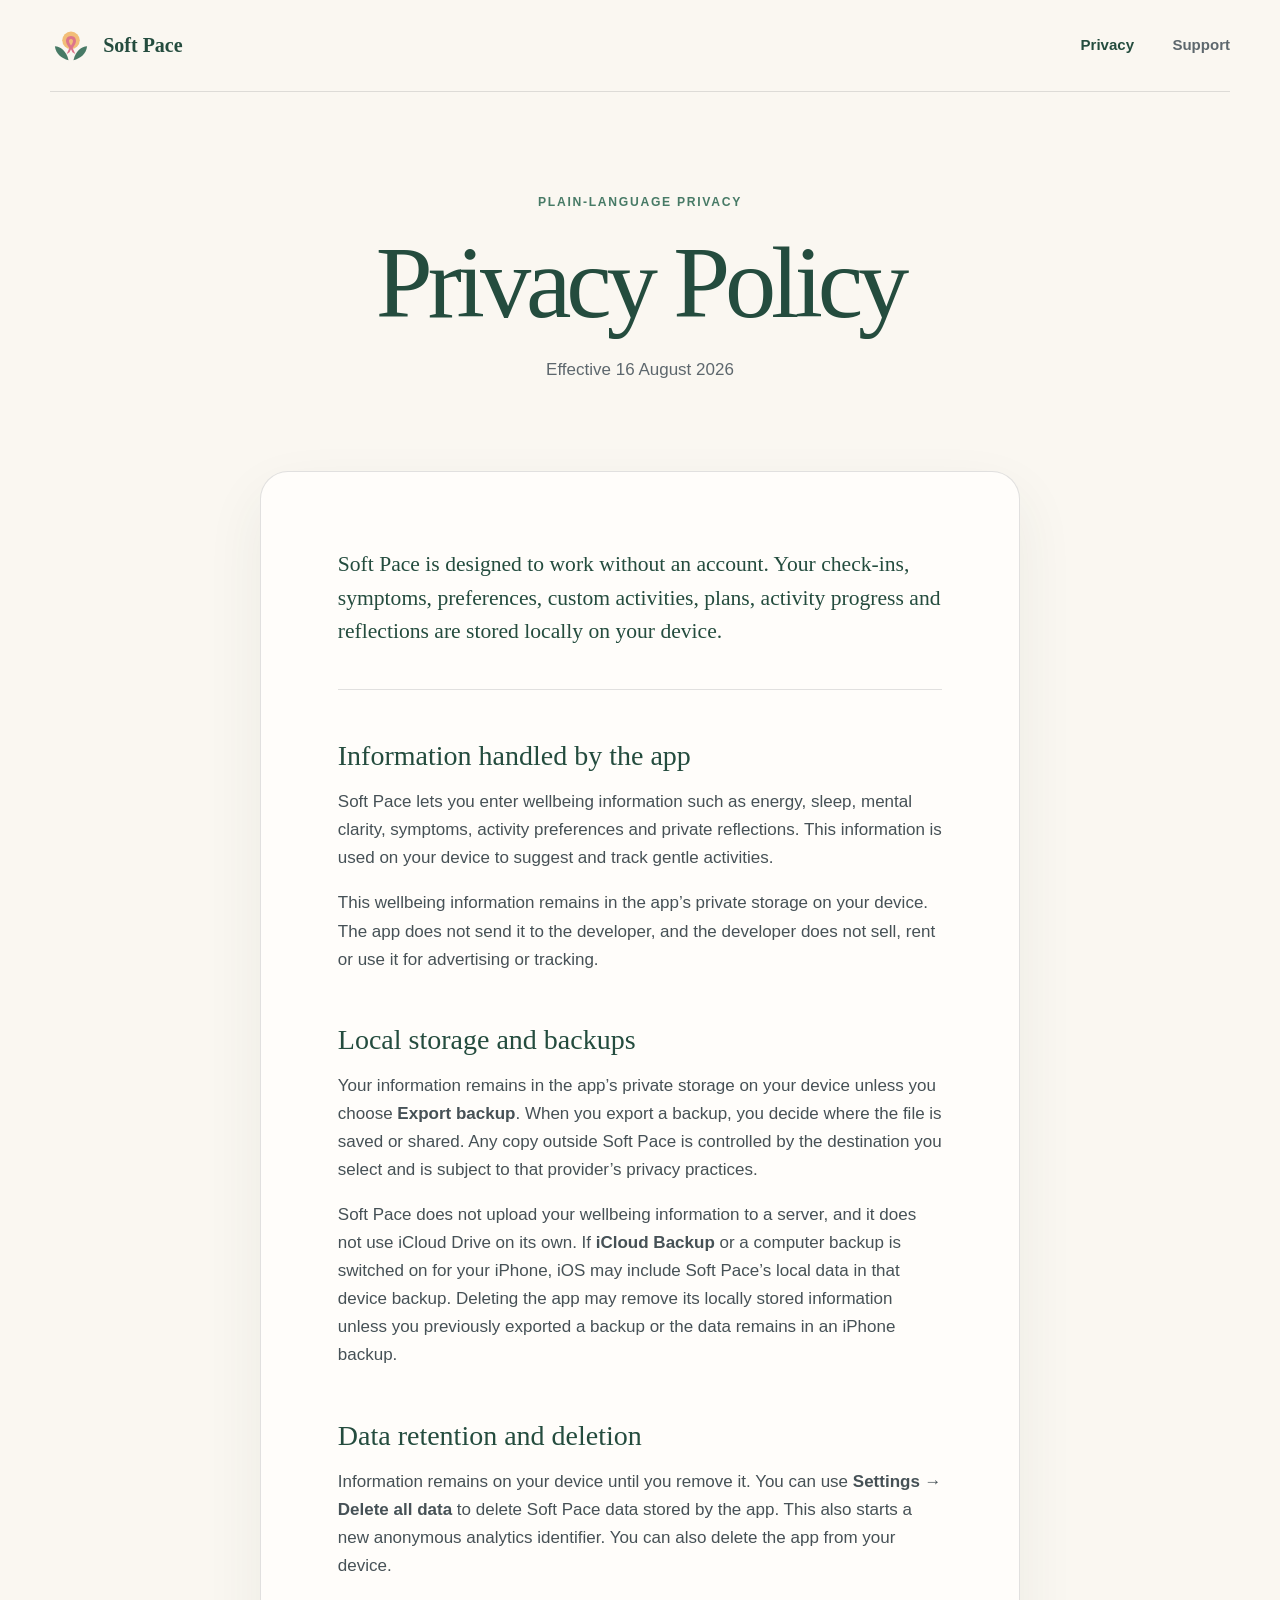
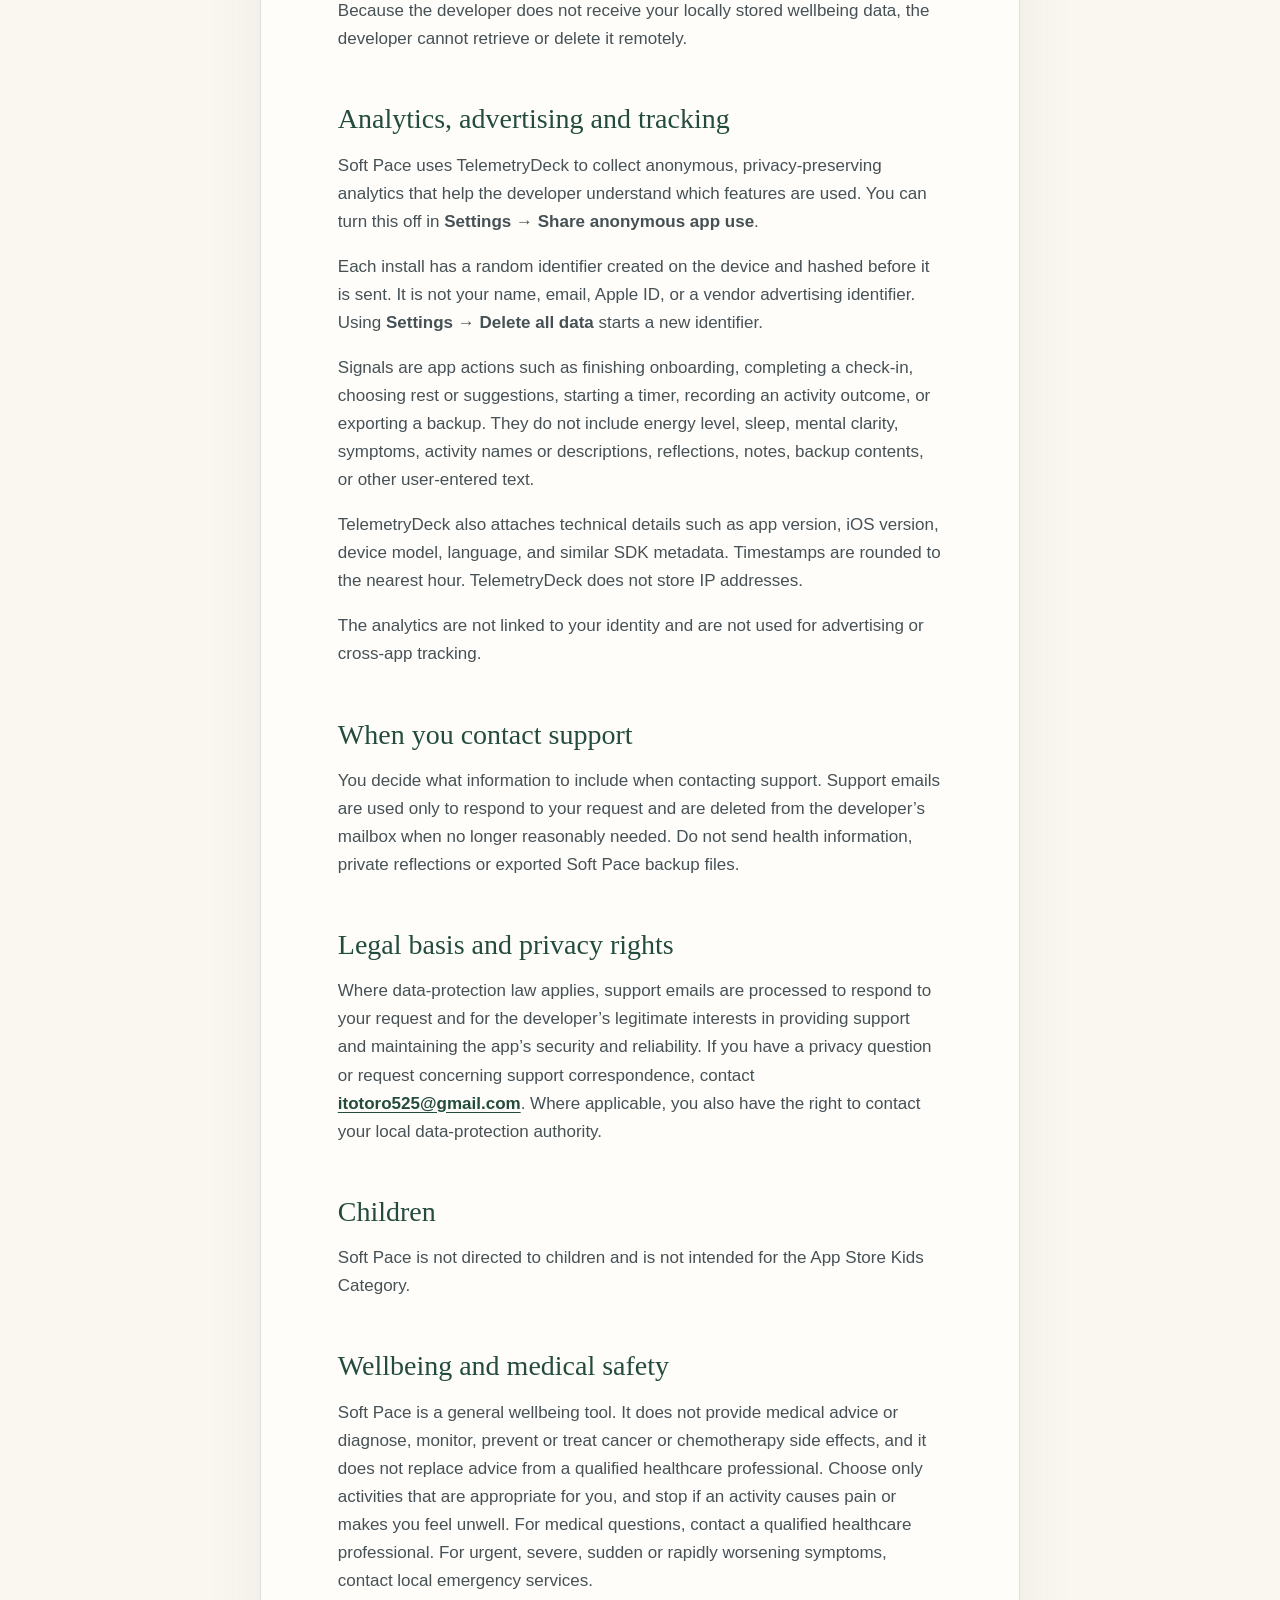
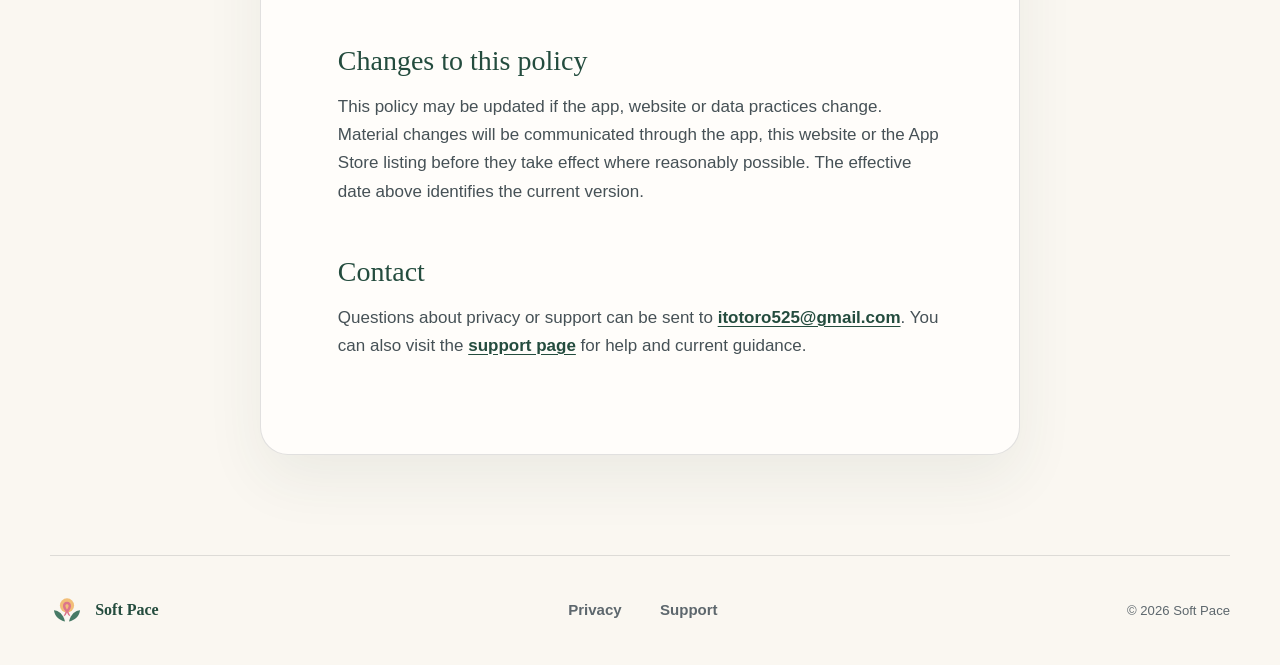
==== commit a9b17136: "Align public privacy copy with in-app analytics opt-out The homepage still denied behavioural analyt" ====
--- a/privacy/index.html
+++ b/privacy/index.html
@@ -33,12 +33,15 @@
       <p>Soft Pace does not upload your wellbeing information to a server, and it does not use iCloud Drive on its own. If <strong>iCloud Backup</strong> or a computer backup is switched on for your iPhone, iOS may include Soft Pace’s local data in that device backup. Deleting the app may remove its locally stored information unless you previously exported a backup or the data remains in an iPhone backup.</p>
 
       <h2>Data retention and deletion</h2>
-      <p>Information remains on your device until you remove it. You can use <strong>Settings → Delete all data</strong> to delete Soft Pace data stored by the app. You can also delete the app from your device.</p>
-      <p>Because the developer does not receive your locally stored data, the developer cannot retrieve or delete it remotely.</p>
+      <p>Information remains on your device until you remove it. You can use <strong>Settings → Delete all data</strong> to delete Soft Pace data stored by the app. This also starts a new anonymous analytics identifier. You can also delete the app from your device.</p>
+      <p>Because the developer does not receive your locally stored wellbeing data, the developer cannot retrieve or delete it remotely.</p>
 
       <h2>Analytics, advertising and tracking</h2>
-      <p>Soft Pace uses TelemetryDeck to collect privacy-preserving analytics that help the developer understand how app features are used and improve reliability. The analytics include an anonymized installation identifier, app actions such as opening a screen or completing an activity, a timestamp rounded to the nearest hour, and technical information such as the app version, iOS version and device model.</p>
-      <p>Soft Pace does not send TelemetryDeck your check-ins, symptoms, activity names, private reflections, backup contents, email address or other user-entered text. The analytics are not linked to your identity and are not used for advertising or cross-app tracking. TelemetryDeck does not store IP addresses.</p>
+      <p>Soft Pace uses TelemetryDeck to collect anonymous, privacy-preserving analytics that help the developer understand which features are used. You can turn this off in <strong>Settings → Share anonymous app use</strong>.</p>
+      <p>Each install has a random identifier created on the device and hashed before it is sent. It is not your name, email, Apple ID, or a vendor advertising identifier. Using <strong>Settings → Delete all data</strong> starts a new identifier.</p>
+      <p>Signals are app actions such as finishing onboarding, completing a check-in, choosing rest or suggestions, starting a timer, recording an activity outcome, or exporting a backup. They do not include energy level, sleep, mental clarity, symptoms, activity names or descriptions, reflections, notes, backup contents, or other user-entered text.</p>
+      <p>TelemetryDeck also attaches technical details such as app version, iOS version, device model, language, and similar SDK metadata. Timestamps are rounded to the nearest hour. TelemetryDeck does not store IP addresses.</p>
+      <p>The analytics are not linked to your identity and are not used for advertising or cross-app tracking.</p>
 
       <h2>When you contact support</h2>
       <p>You decide what information to include when contacting support. Support emails are used only to respond to your request and are deleted from the developer’s mailbox when no longer reasonably needed. Do not send health information, private reflections or exported Soft Pace backup files.</p>
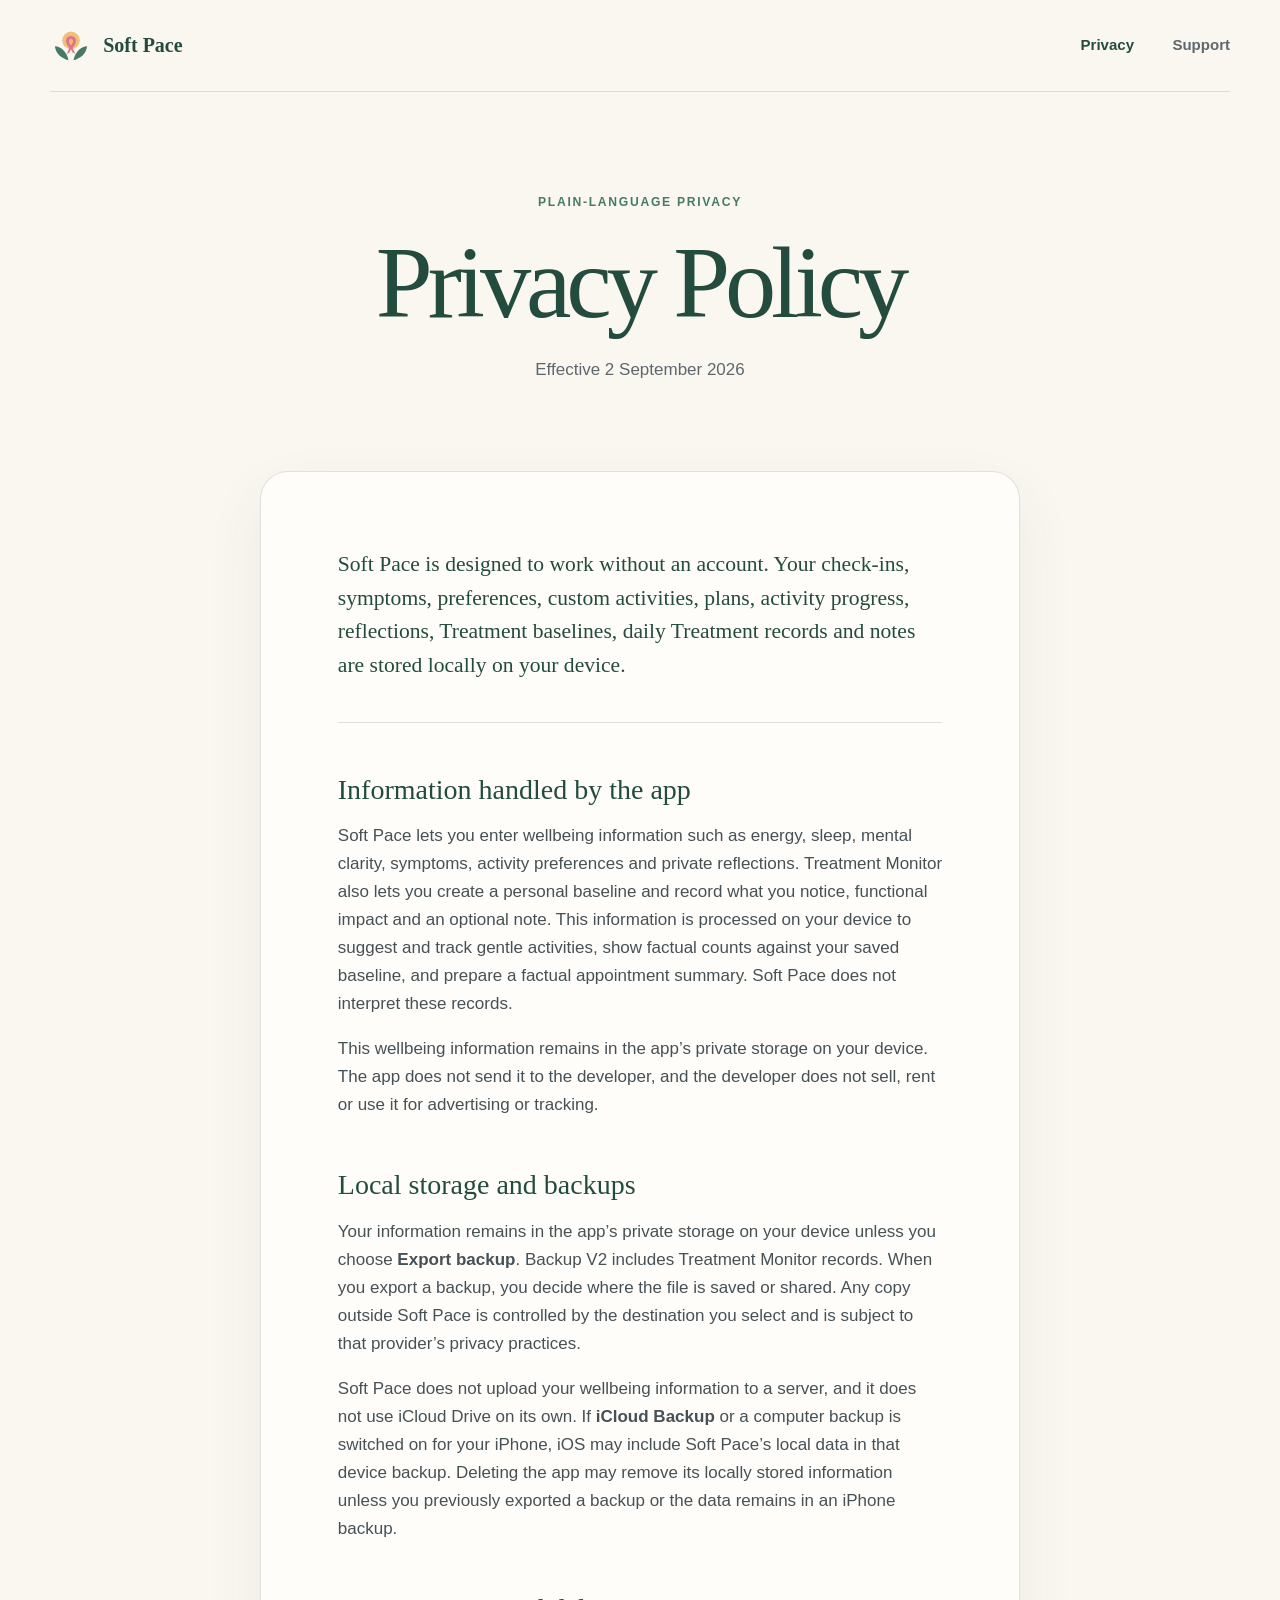
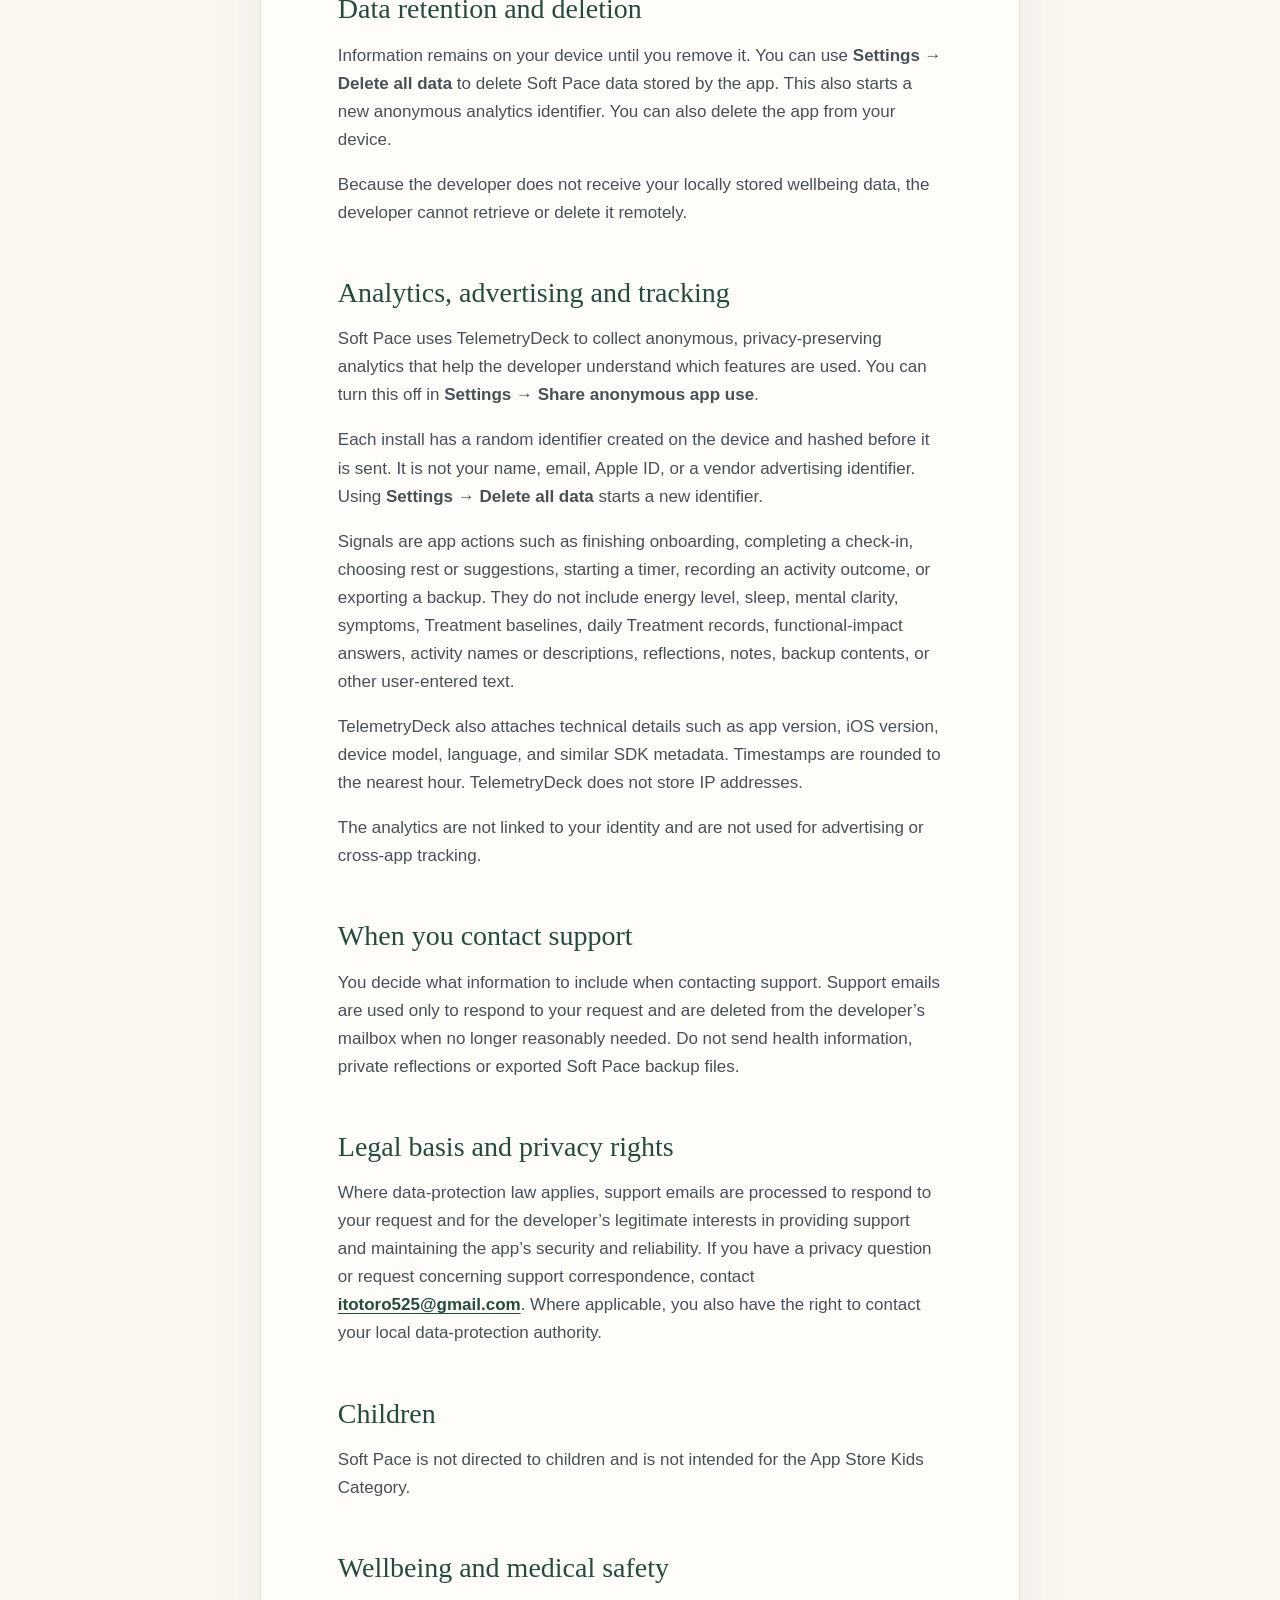
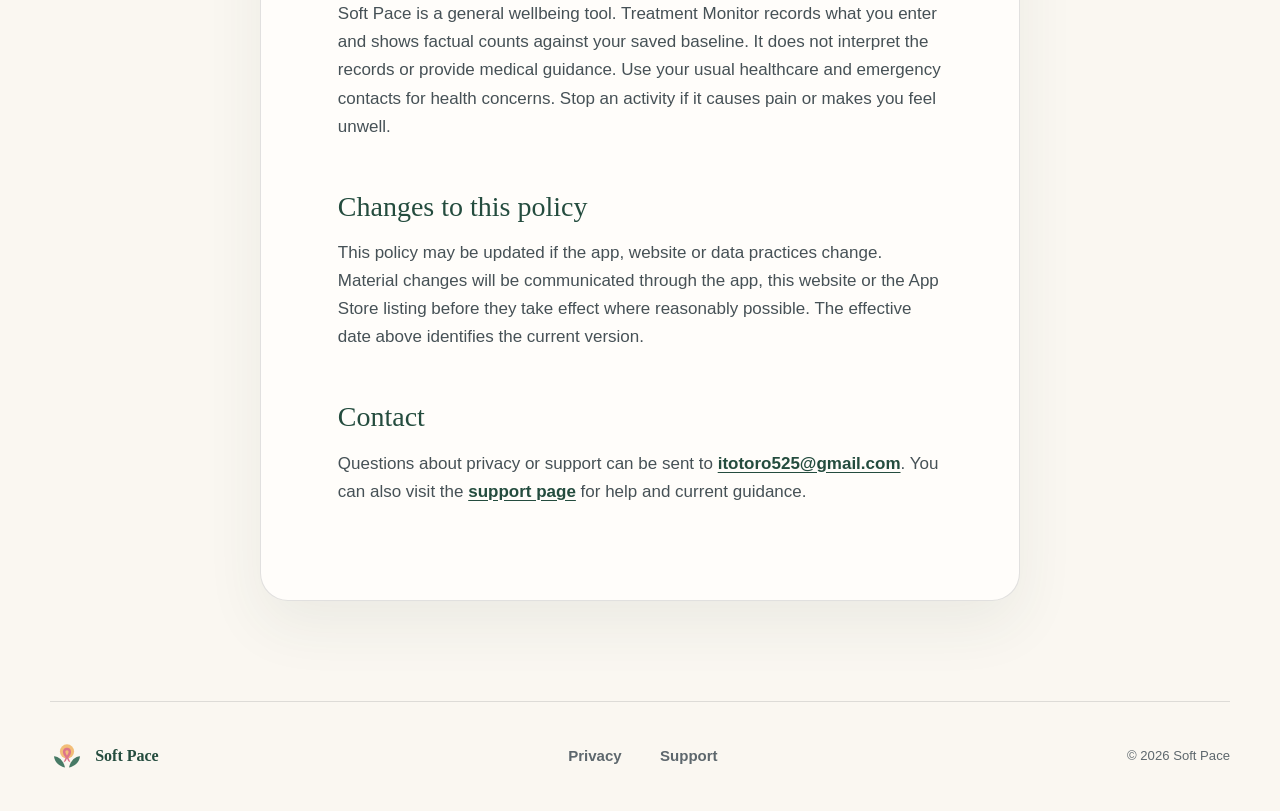
==== commit e2f56fae: "Update public pages for Treatment Monitor" ====
--- a/privacy/index.html
+++ b/privacy/index.html
@@ -19,17 +19,17 @@
     <header class="document-header">
       <p class="eyebrow">Plain-language privacy</p>
       <h1>Privacy Policy</h1>
-      <p>Effective 16 August 2026</p>
+      <p>Effective 2 September 2026</p>
     </header>
     <article class="document">
-      <p class="summary">Soft Pace is designed to work without an account. Your check-ins, symptoms, preferences, custom activities, plans, activity progress and reflections are stored locally on your device.</p>
+      <p class="summary">Soft Pace is designed to work without an account. Your check-ins, symptoms, preferences, custom activities, plans, activity progress, reflections, Treatment baselines, daily Treatment records and notes are stored locally on your device.</p>
 
       <h2>Information handled by the app</h2>
-      <p>Soft Pace lets you enter wellbeing information such as energy, sleep, mental clarity, symptoms, activity preferences and private reflections. This information is used on your device to suggest and track gentle activities.</p>
+      <p>Soft Pace lets you enter wellbeing information such as energy, sleep, mental clarity, symptoms, activity preferences and private reflections. Treatment Monitor also lets you create a personal baseline and record what you notice, functional impact and an optional note. This information is processed on your device to suggest and track gentle activities, show factual counts against your saved baseline, and prepare a factual appointment summary. Soft Pace does not interpret these records.</p>
       <p>This wellbeing information remains in the app’s private storage on your device. The app does not send it to the developer, and the developer does not sell, rent or use it for advertising or tracking.</p>
 
       <h2>Local storage and backups</h2>
-      <p>Your information remains in the app’s private storage on your device unless you choose <strong>Export backup</strong>. When you export a backup, you decide where the file is saved or shared. Any copy outside Soft Pace is controlled by the destination you select and is subject to that provider’s privacy practices.</p>
+      <p>Your information remains in the app’s private storage on your device unless you choose <strong>Export backup</strong>. Backup V2 includes Treatment Monitor records. When you export a backup, you decide where the file is saved or shared. Any copy outside Soft Pace is controlled by the destination you select and is subject to that provider’s privacy practices.</p>
       <p>Soft Pace does not upload your wellbeing information to a server, and it does not use iCloud Drive on its own. If <strong>iCloud Backup</strong> or a computer backup is switched on for your iPhone, iOS may include Soft Pace’s local data in that device backup. Deleting the app may remove its locally stored information unless you previously exported a backup or the data remains in an iPhone backup.</p>
 
       <h2>Data retention and deletion</h2>
@@ -39,7 +39,7 @@
       <h2>Analytics, advertising and tracking</h2>
       <p>Soft Pace uses TelemetryDeck to collect anonymous, privacy-preserving analytics that help the developer understand which features are used. You can turn this off in <strong>Settings → Share anonymous app use</strong>.</p>
       <p>Each install has a random identifier created on the device and hashed before it is sent. It is not your name, email, Apple ID, or a vendor advertising identifier. Using <strong>Settings → Delete all data</strong> starts a new identifier.</p>
-      <p>Signals are app actions such as finishing onboarding, completing a check-in, choosing rest or suggestions, starting a timer, recording an activity outcome, or exporting a backup. They do not include energy level, sleep, mental clarity, symptoms, activity names or descriptions, reflections, notes, backup contents, or other user-entered text.</p>
+      <p>Signals are app actions such as finishing onboarding, completing a check-in, choosing rest or suggestions, starting a timer, recording an activity outcome, or exporting a backup. They do not include energy level, sleep, mental clarity, symptoms, Treatment baselines, daily Treatment records, functional-impact answers, activity names or descriptions, reflections, notes, backup contents, or other user-entered text.</p>
       <p>TelemetryDeck also attaches technical details such as app version, iOS version, device model, language, and similar SDK metadata. Timestamps are rounded to the nearest hour. TelemetryDeck does not store IP addresses.</p>
       <p>The analytics are not linked to your identity and are not used for advertising or cross-app tracking.</p>
 
@@ -53,7 +53,7 @@
       <p>Soft Pace is not directed to children and is not intended for the App Store Kids Category.</p>
 
       <h2>Wellbeing and medical safety</h2>
-      <p>Soft Pace is a general wellbeing tool. It does not provide medical advice or diagnose, monitor, prevent or treat cancer or chemotherapy side effects, and it does not replace advice from a qualified healthcare professional. Choose only activities that are appropriate for you, and stop if an activity causes pain or makes you feel unwell. For medical questions, contact a qualified healthcare professional. For urgent, severe, sudden or rapidly worsening symptoms, contact local emergency services.</p>
+      <p>Soft Pace is a general wellbeing tool. Treatment Monitor records what you enter and shows factual counts against your saved baseline. It does not interpret the records or provide medical guidance. Use your usual healthcare and emergency contacts for health concerns. Stop an activity if it causes pain or makes you feel unwell.</p>
 
       <h2>Changes to this policy</h2>
       <p>This policy may be updated if the app, website or data practices change. Material changes will be communicated through the app, this website or the App Store listing before they take effect where reasonably possible. The effective date above identifies the current version.</p>
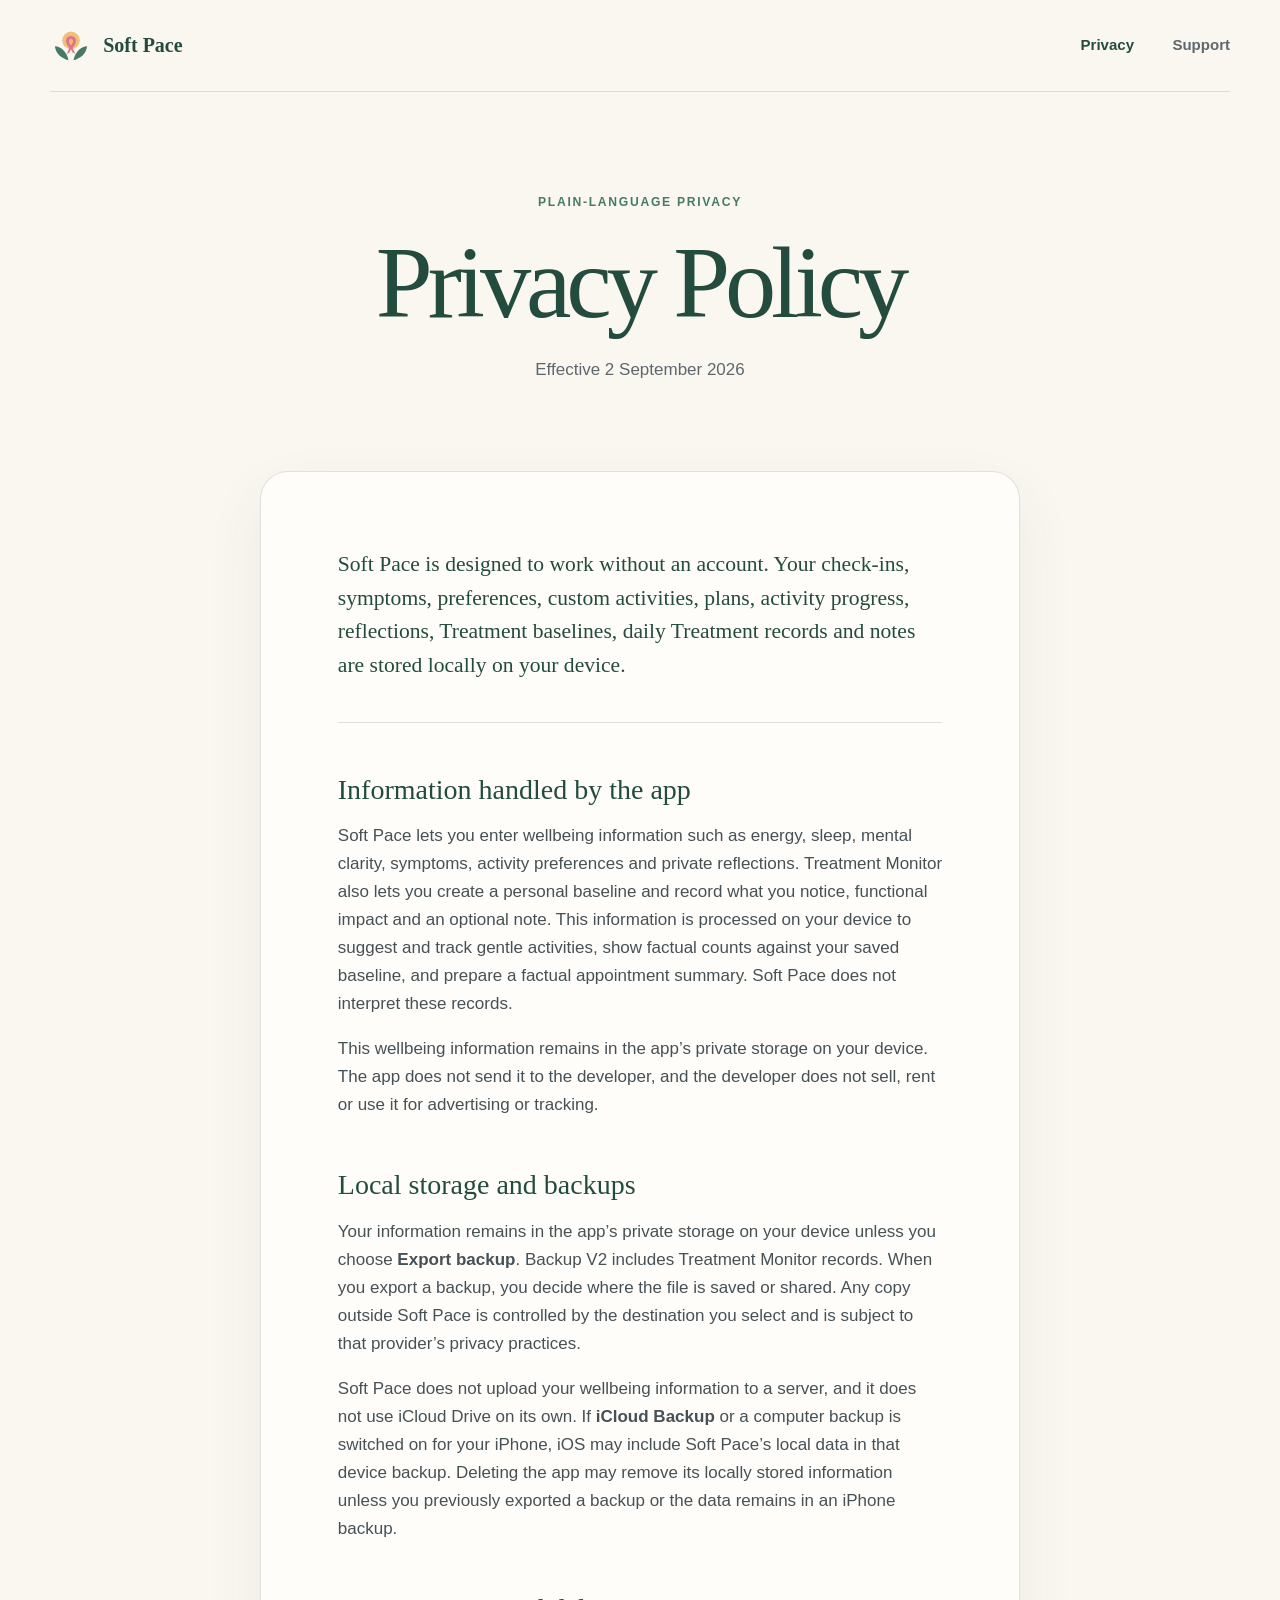
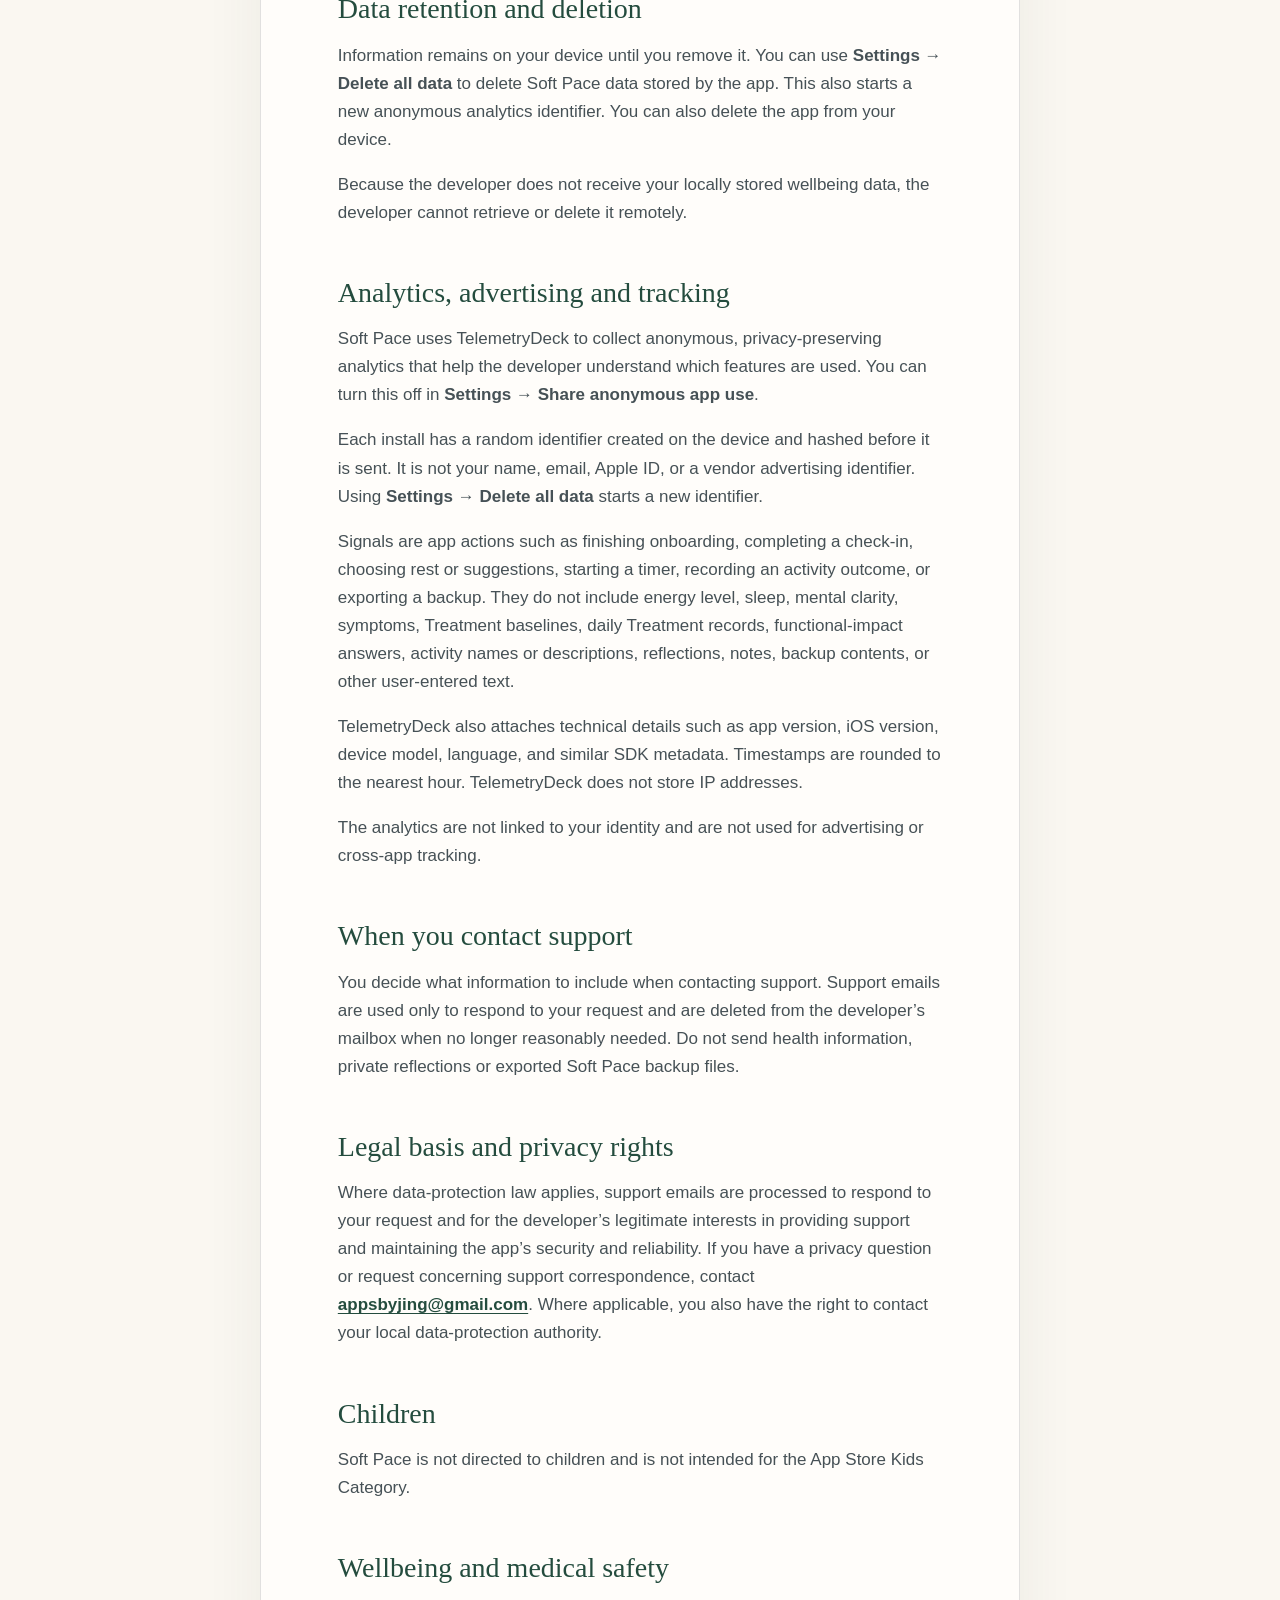
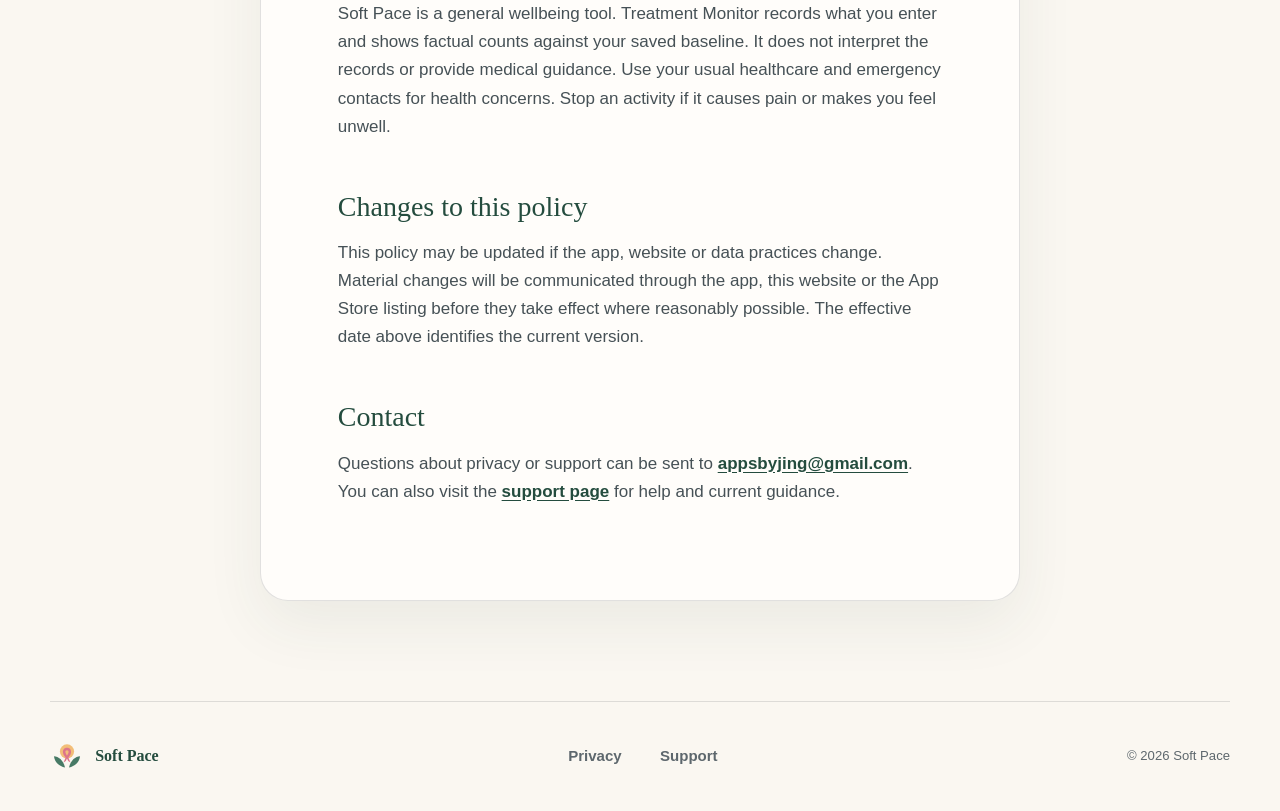
==== commit 328ab98a: "Update support and privacy contact email" ====
--- a/privacy/index.html
+++ b/privacy/index.html
@@ -47,7 +47,7 @@
       <p>You decide what information to include when contacting support. Support emails are used only to respond to your request and are deleted from the developer’s mailbox when no longer reasonably needed. Do not send health information, private reflections or exported Soft Pace backup files.</p>
 
       <h2>Legal basis and privacy rights</h2>
-      <p>Where data-protection law applies, support emails are processed to respond to your request and for the developer’s legitimate interests in providing support and maintaining the app’s security and reliability. If you have a privacy question or request concerning support correspondence, contact <a href="mailto:itotoro525@gmail.com">itotoro525@gmail.com</a>. Where applicable, you also have the right to contact your local data-protection authority.</p>
+      <p>Where data-protection law applies, support emails are processed to respond to your request and for the developer’s legitimate interests in providing support and maintaining the app’s security and reliability. If you have a privacy question or request concerning support correspondence, contact <a href="mailto:appsbyjing@gmail.com">appsbyjing@gmail.com</a>. Where applicable, you also have the right to contact your local data-protection authority.</p>
 
       <h2>Children</h2>
       <p>Soft Pace is not directed to children and is not intended for the App Store Kids Category.</p>
@@ -59,7 +59,7 @@
       <p>This policy may be updated if the app, website or data practices change. Material changes will be communicated through the app, this website or the App Store listing before they take effect where reasonably possible. The effective date above identifies the current version.</p>
 
       <h2>Contact</h2>
-      <p>Questions about privacy or support can be sent to <a href="mailto:itotoro525@gmail.com">itotoro525@gmail.com</a>. You can also visit the <a href="../support/">support page</a> for help and current guidance.</p>
+      <p>Questions about privacy or support can be sent to <a href="mailto:appsbyjing@gmail.com">appsbyjing@gmail.com</a>. You can also visit the <a href="../support/">support page</a> for help and current guidance.</p>
     </article>
   </main>
   <footer><a class="brand footer-brand" href="../"><img src="../assets/icon.svg" alt="" width="34" height="34"><span>Soft Pace</span></a><div class="footer-links"><a href="./">Privacy</a><a href="../support/">Support</a></div><p>© 2026 Soft Pace</p></footer>
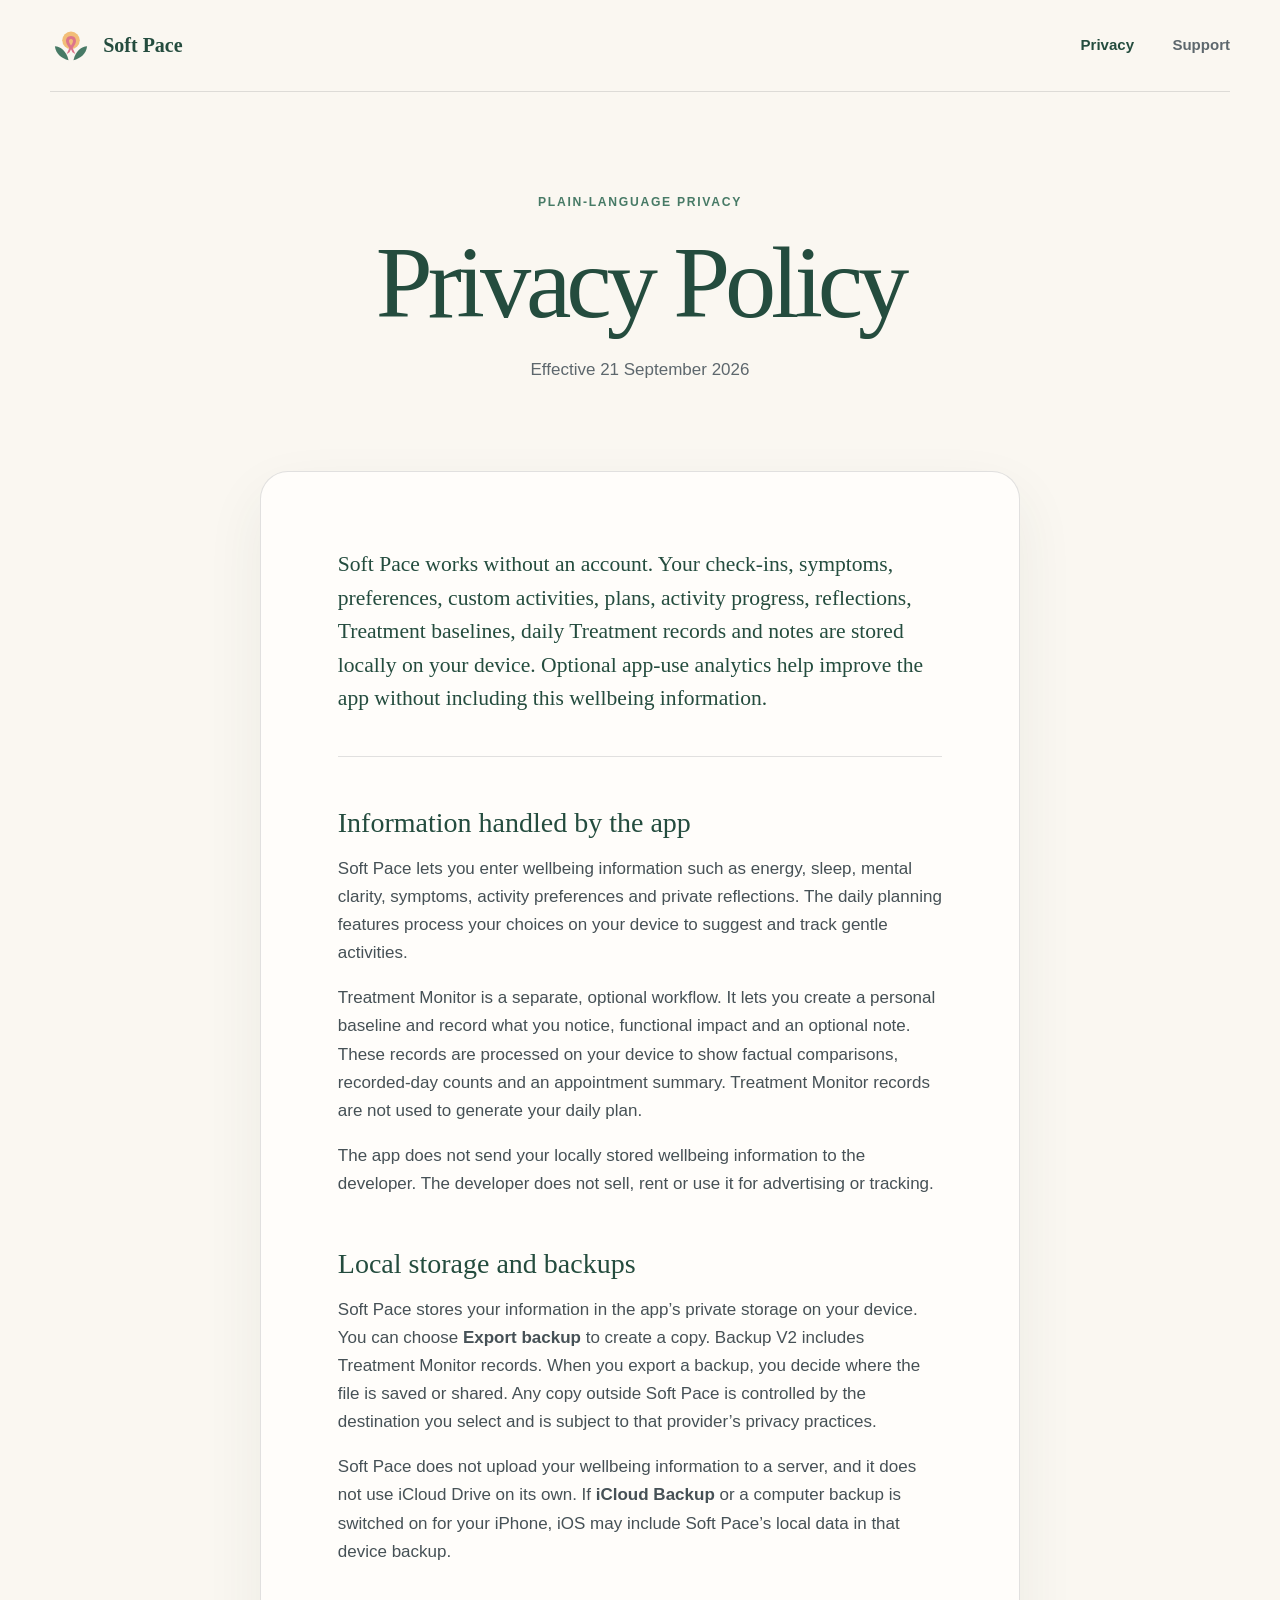
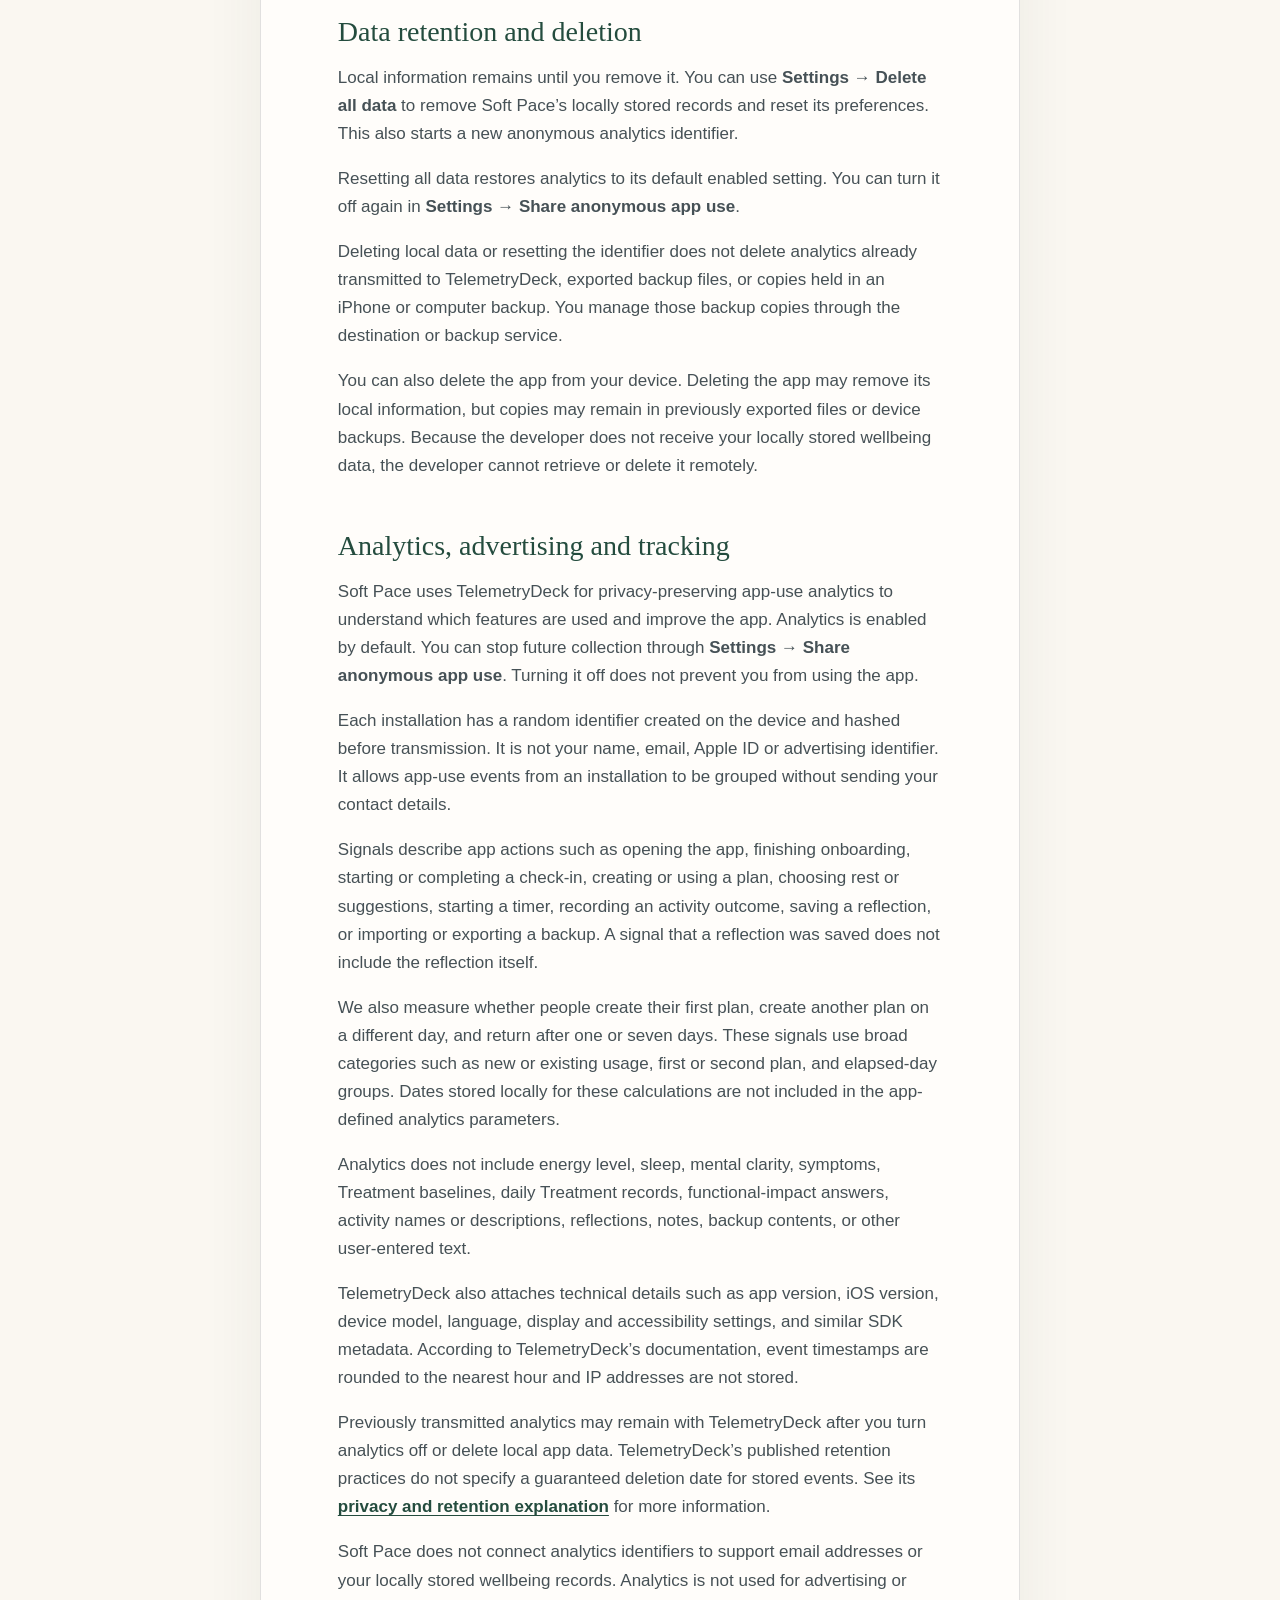
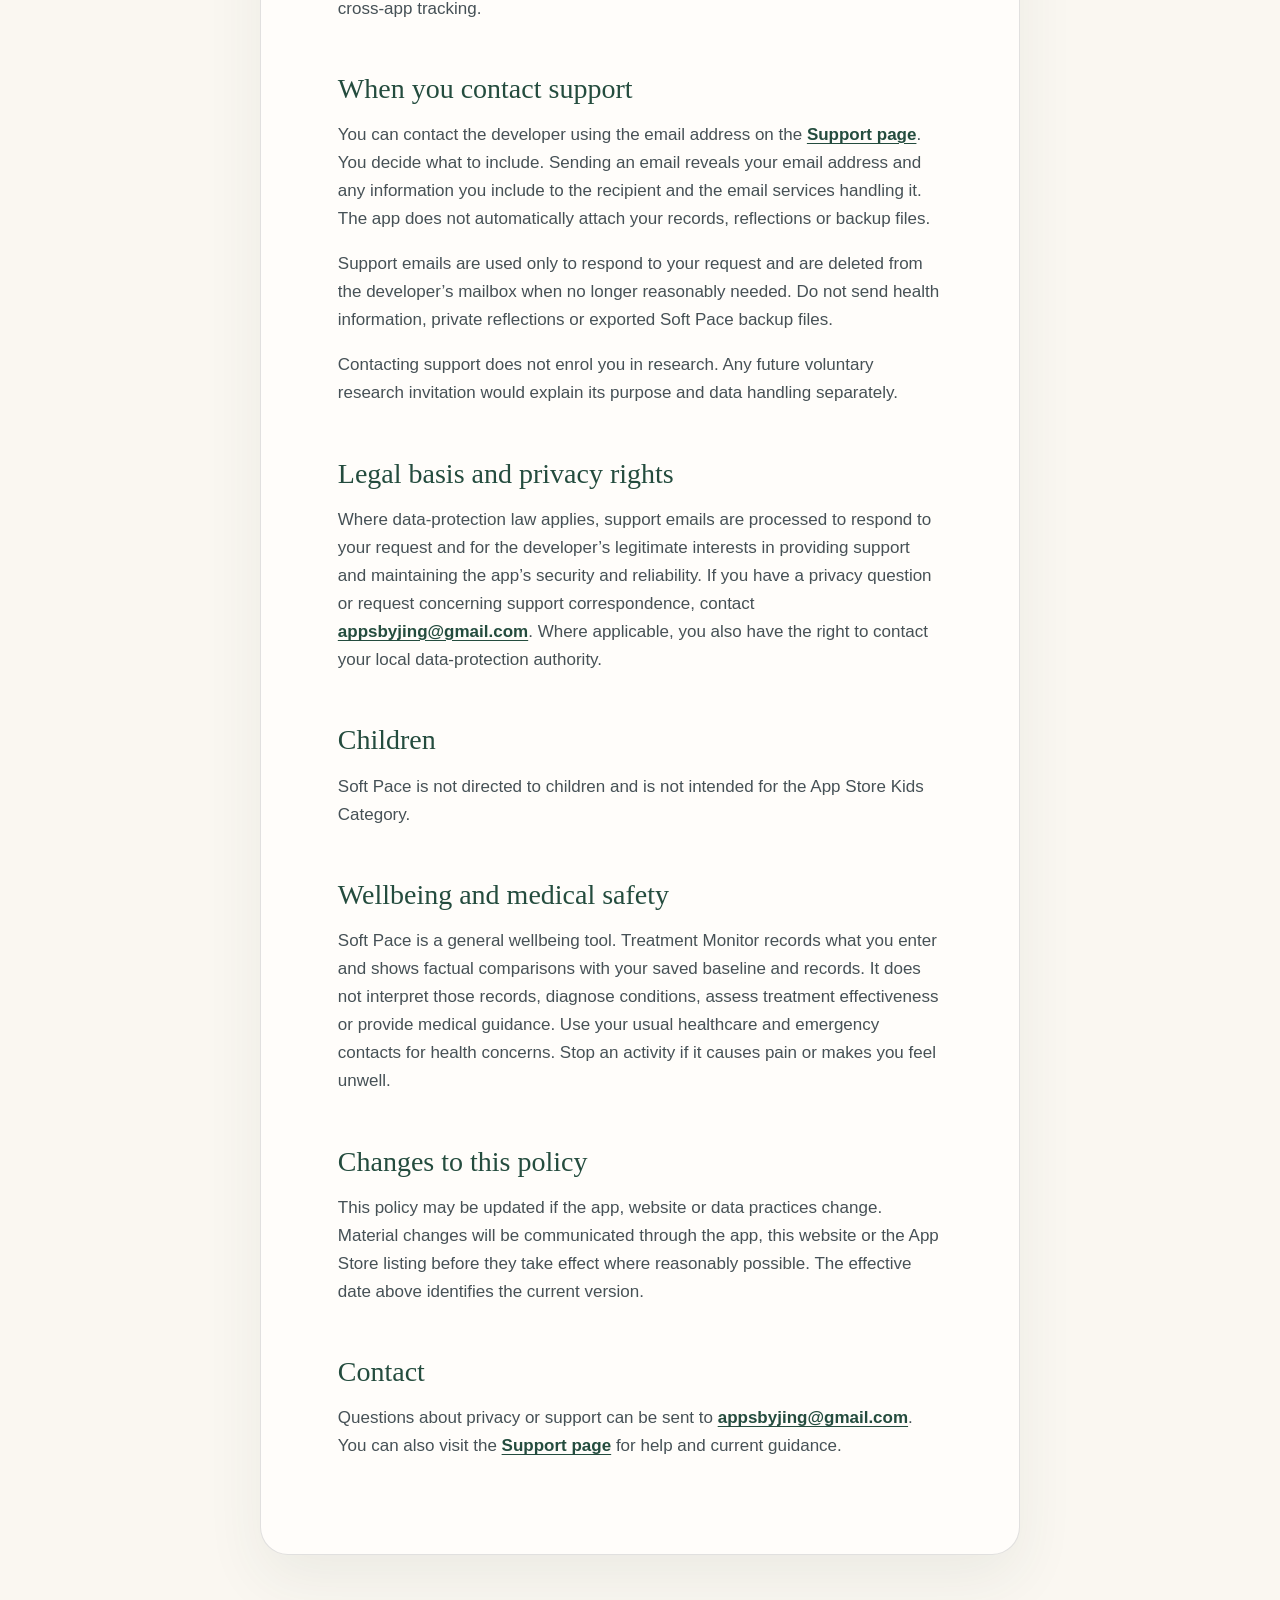
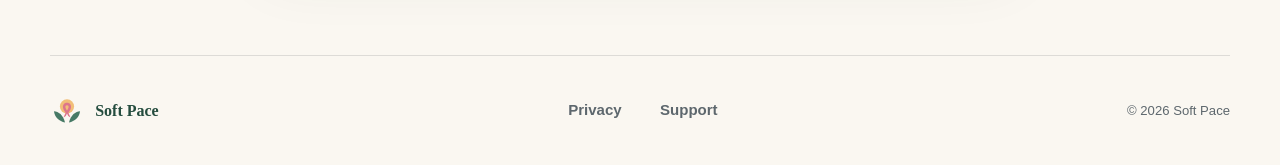
==== commit 1a4188ab: "Update Soft Pace privacy and support for P0-P2 release Document activation analytics, defaults and d" ====
--- a/privacy/index.html
+++ b/privacy/index.html
@@ -1,6 +1,7 @@
 <!doctype html>
 <html lang="en">
 <head>
+  <!-- Updated 21 September 2026: P0–P2 workflows, analytics and Support contact. -->
   <meta charset="utf-8">
   <meta name="viewport" content="width=device-width, initial-scale=1">
   <meta name="theme-color" content="#faf7f1">
@@ -19,47 +20,45 @@
     <header class="document-header">
       <p class="eyebrow">Plain-language privacy</p>
       <h1>Privacy Policy</h1>
-      <p>Effective 2 September 2026</p>
+      <p>Effective 21 September 2026</p>
     </header>
     <article class="document">
-      <p class="summary">Soft Pace is designed to work without an account. Your check-ins, symptoms, preferences, custom activities, plans, activity progress, reflections, Treatment baselines, daily Treatment records and notes are stored locally on your device.</p>
-
+      <p class="summary">Soft Pace works without an account. Your check-ins, symptoms, preferences, custom activities, plans, activity progress, reflections, Treatment baselines, daily Treatment records and notes are stored locally on your device. Optional app-use analytics help improve the app without including this wellbeing information.</p>
       <h2>Information handled by the app</h2>
-      <p>Soft Pace lets you enter wellbeing information such as energy, sleep, mental clarity, symptoms, activity preferences and private reflections. Treatment Monitor also lets you create a personal baseline and record what you notice, functional impact and an optional note. This information is processed on your device to suggest and track gentle activities, show factual counts against your saved baseline, and prepare a factual appointment summary. Soft Pace does not interpret these records.</p>
-      <p>This wellbeing information remains in the app’s private storage on your device. The app does not send it to the developer, and the developer does not sell, rent or use it for advertising or tracking.</p>
-
+      <p>Soft Pace lets you enter wellbeing information such as energy, sleep, mental clarity, symptoms, activity preferences and private reflections. The daily planning features process your choices on your device to suggest and track gentle activities.</p>
+      <p>Treatment Monitor is a separate, optional workflow. It lets you create a personal baseline and record what you notice, functional impact and an optional note. These records are processed on your device to show factual comparisons, recorded-day counts and an appointment summary. Treatment Monitor records are not used to generate your daily plan.</p>
+      <p>The app does not send your locally stored wellbeing information to the developer. The developer does not sell, rent or use it for advertising or tracking.</p>
       <h2>Local storage and backups</h2>
-      <p>Your information remains in the app’s private storage on your device unless you choose <strong>Export backup</strong>. Backup V2 includes Treatment Monitor records. When you export a backup, you decide where the file is saved or shared. Any copy outside Soft Pace is controlled by the destination you select and is subject to that provider’s privacy practices.</p>
-      <p>Soft Pace does not upload your wellbeing information to a server, and it does not use iCloud Drive on its own. If <strong>iCloud Backup</strong> or a computer backup is switched on for your iPhone, iOS may include Soft Pace’s local data in that device backup. Deleting the app may remove its locally stored information unless you previously exported a backup or the data remains in an iPhone backup.</p>
-
+      <p>Soft Pace stores your information in the app’s private storage on your device. You can choose <strong>Export backup</strong> to create a copy. Backup V2 includes Treatment Monitor records. When you export a backup, you decide where the file is saved or shared. Any copy outside Soft Pace is controlled by the destination you select and is subject to that provider’s privacy practices.</p>
+      <p>Soft Pace does not upload your wellbeing information to a server, and it does not use iCloud Drive on its own. If <strong>iCloud Backup</strong> or a computer backup is switched on for your iPhone, iOS may include Soft Pace’s local data in that device backup.</p>
       <h2>Data retention and deletion</h2>
-      <p>Information remains on your device until you remove it. You can use <strong>Settings → Delete all data</strong> to delete Soft Pace data stored by the app. This also starts a new anonymous analytics identifier. You can also delete the app from your device.</p>
-      <p>Because the developer does not receive your locally stored wellbeing data, the developer cannot retrieve or delete it remotely.</p>
-
+      <p>Local information remains until you remove it. You can use <strong>Settings → Delete all data</strong> to remove Soft Pace’s locally stored records and reset its preferences. This also starts a new anonymous analytics identifier.</p>
+      <p>Resetting all data restores analytics to its default enabled setting. You can turn it off again in <strong>Settings → Share anonymous app use</strong>.</p>
+      <p>Deleting local data or resetting the identifier does not delete analytics already transmitted to TelemetryDeck, exported backup files, or copies held in an iPhone or computer backup. You manage those backup copies through the destination or backup service.</p>
+      <p>You can also delete the app from your device. Deleting the app may remove its local information, but copies may remain in previously exported files or device backups. Because the developer does not receive your locally stored wellbeing data, the developer cannot retrieve or delete it remotely.</p>
       <h2>Analytics, advertising and tracking</h2>
-      <p>Soft Pace uses TelemetryDeck to collect anonymous, privacy-preserving analytics that help the developer understand which features are used. You can turn this off in <strong>Settings → Share anonymous app use</strong>.</p>
-      <p>Each install has a random identifier created on the device and hashed before it is sent. It is not your name, email, Apple ID, or a vendor advertising identifier. Using <strong>Settings → Delete all data</strong> starts a new identifier.</p>
-      <p>Signals are app actions such as finishing onboarding, completing a check-in, choosing rest or suggestions, starting a timer, recording an activity outcome, or exporting a backup. They do not include energy level, sleep, mental clarity, symptoms, Treatment baselines, daily Treatment records, functional-impact answers, activity names or descriptions, reflections, notes, backup contents, or other user-entered text.</p>
-      <p>TelemetryDeck also attaches technical details such as app version, iOS version, device model, language, and similar SDK metadata. Timestamps are rounded to the nearest hour. TelemetryDeck does not store IP addresses.</p>
-      <p>The analytics are not linked to your identity and are not used for advertising or cross-app tracking.</p>
-
+      <p>Soft Pace uses TelemetryDeck for privacy-preserving app-use analytics to understand which features are used and improve the app. Analytics is enabled by default. You can stop future collection through <strong>Settings → Share anonymous app use</strong>. Turning it off does not prevent you from using the app.</p>
+      <p>Each installation has a random identifier created on the device and hashed before transmission. It is not your name, email, Apple ID or advertising identifier. It allows app-use events from an installation to be grouped without sending your contact details.</p>
+      <p>Signals describe app actions such as opening the app, finishing onboarding, starting or completing a check-in, creating or using a plan, choosing rest or suggestions, starting a timer, recording an activity outcome, saving a reflection, or importing or exporting a backup. A signal that a reflection was saved does not include the reflection itself.</p>
+      <p>We also measure whether people create their first plan, create another plan on a different day, and return after one or seven days. These signals use broad categories such as new or existing usage, first or second plan, and elapsed-day groups. Dates stored locally for these calculations are not included in the app-defined analytics parameters.</p>
+      <p>Analytics does not include energy level, sleep, mental clarity, symptoms, Treatment baselines, daily Treatment records, functional-impact answers, activity names or descriptions, reflections, notes, backup contents, or other user-entered text.</p>
+      <p>TelemetryDeck also attaches technical details such as app version, iOS version, device model, language, display and accessibility settings, and similar SDK metadata. According to TelemetryDeck’s documentation, event timestamps are rounded to the nearest hour and IP addresses are not stored.</p>
+      <p>Previously transmitted analytics may remain with TelemetryDeck after you turn analytics off or delete local app data. TelemetryDeck’s published retention practices do not specify a guaranteed deletion date for stored events. See its <a href="https://telemetrydeck.com/docs/guides/privacy-faq/">privacy and retention explanation</a> for more information.</p>
+      <p>Soft Pace does not connect analytics identifiers to support email addresses or your locally stored wellbeing records. Analytics is not used for advertising or cross-app tracking.</p>
       <h2>When you contact support</h2>
-      <p>You decide what information to include when contacting support. Support emails are used only to respond to your request and are deleted from the developer’s mailbox when no longer reasonably needed. Do not send health information, private reflections or exported Soft Pace backup files.</p>
-
+      <p>You can contact the developer using the email address on the <a href="../support/">Support page</a>. You decide what to include. Sending an email reveals your email address and any information you include to the recipient and the email services handling it. The app does not automatically attach your records, reflections or backup files.</p>
+      <p>Support emails are used only to respond to your request and are deleted from the developer’s mailbox when no longer reasonably needed. Do not send health information, private reflections or exported Soft Pace backup files.</p>
+      <p>Contacting support does not enrol you in research. Any future voluntary research invitation would explain its purpose and data handling separately.</p>
       <h2>Legal basis and privacy rights</h2>
       <p>Where data-protection law applies, support emails are processed to respond to your request and for the developer’s legitimate interests in providing support and maintaining the app’s security and reliability. If you have a privacy question or request concerning support correspondence, contact <a href="mailto:appsbyjing@gmail.com">appsbyjing@gmail.com</a>. Where applicable, you also have the right to contact your local data-protection authority.</p>
-
       <h2>Children</h2>
       <p>Soft Pace is not directed to children and is not intended for the App Store Kids Category.</p>
-
       <h2>Wellbeing and medical safety</h2>
-      <p>Soft Pace is a general wellbeing tool. Treatment Monitor records what you enter and shows factual counts against your saved baseline. It does not interpret the records or provide medical guidance. Use your usual healthcare and emergency contacts for health concerns. Stop an activity if it causes pain or makes you feel unwell.</p>
-
+      <p>Soft Pace is a general wellbeing tool. Treatment Monitor records what you enter and shows factual comparisons with your saved baseline and records. It does not interpret those records, diagnose conditions, assess treatment effectiveness or provide medical guidance. Use your usual healthcare and emergency contacts for health concerns. Stop an activity if it causes pain or makes you feel unwell.</p>
       <h2>Changes to this policy</h2>
       <p>This policy may be updated if the app, website or data practices change. Material changes will be communicated through the app, this website or the App Store listing before they take effect where reasonably possible. The effective date above identifies the current version.</p>
-
       <h2>Contact</h2>
-      <p>Questions about privacy or support can be sent to <a href="mailto:appsbyjing@gmail.com">appsbyjing@gmail.com</a>. You can also visit the <a href="../support/">support page</a> for help and current guidance.</p>
+      <p>Questions about privacy or support can be sent to <a href="mailto:appsbyjing@gmail.com">appsbyjing@gmail.com</a>. You can also visit the <a href="../support/">Support page</a> for help and current guidance.</p>
     </article>
   </main>
   <footer><a class="brand footer-brand" href="../"><img src="../assets/icon.svg" alt="" width="34" height="34"><span>Soft Pace</span></a><div class="footer-links"><a href="./">Privacy</a><a href="../support/">Support</a></div><p>© 2026 Soft Pace</p></footer>
